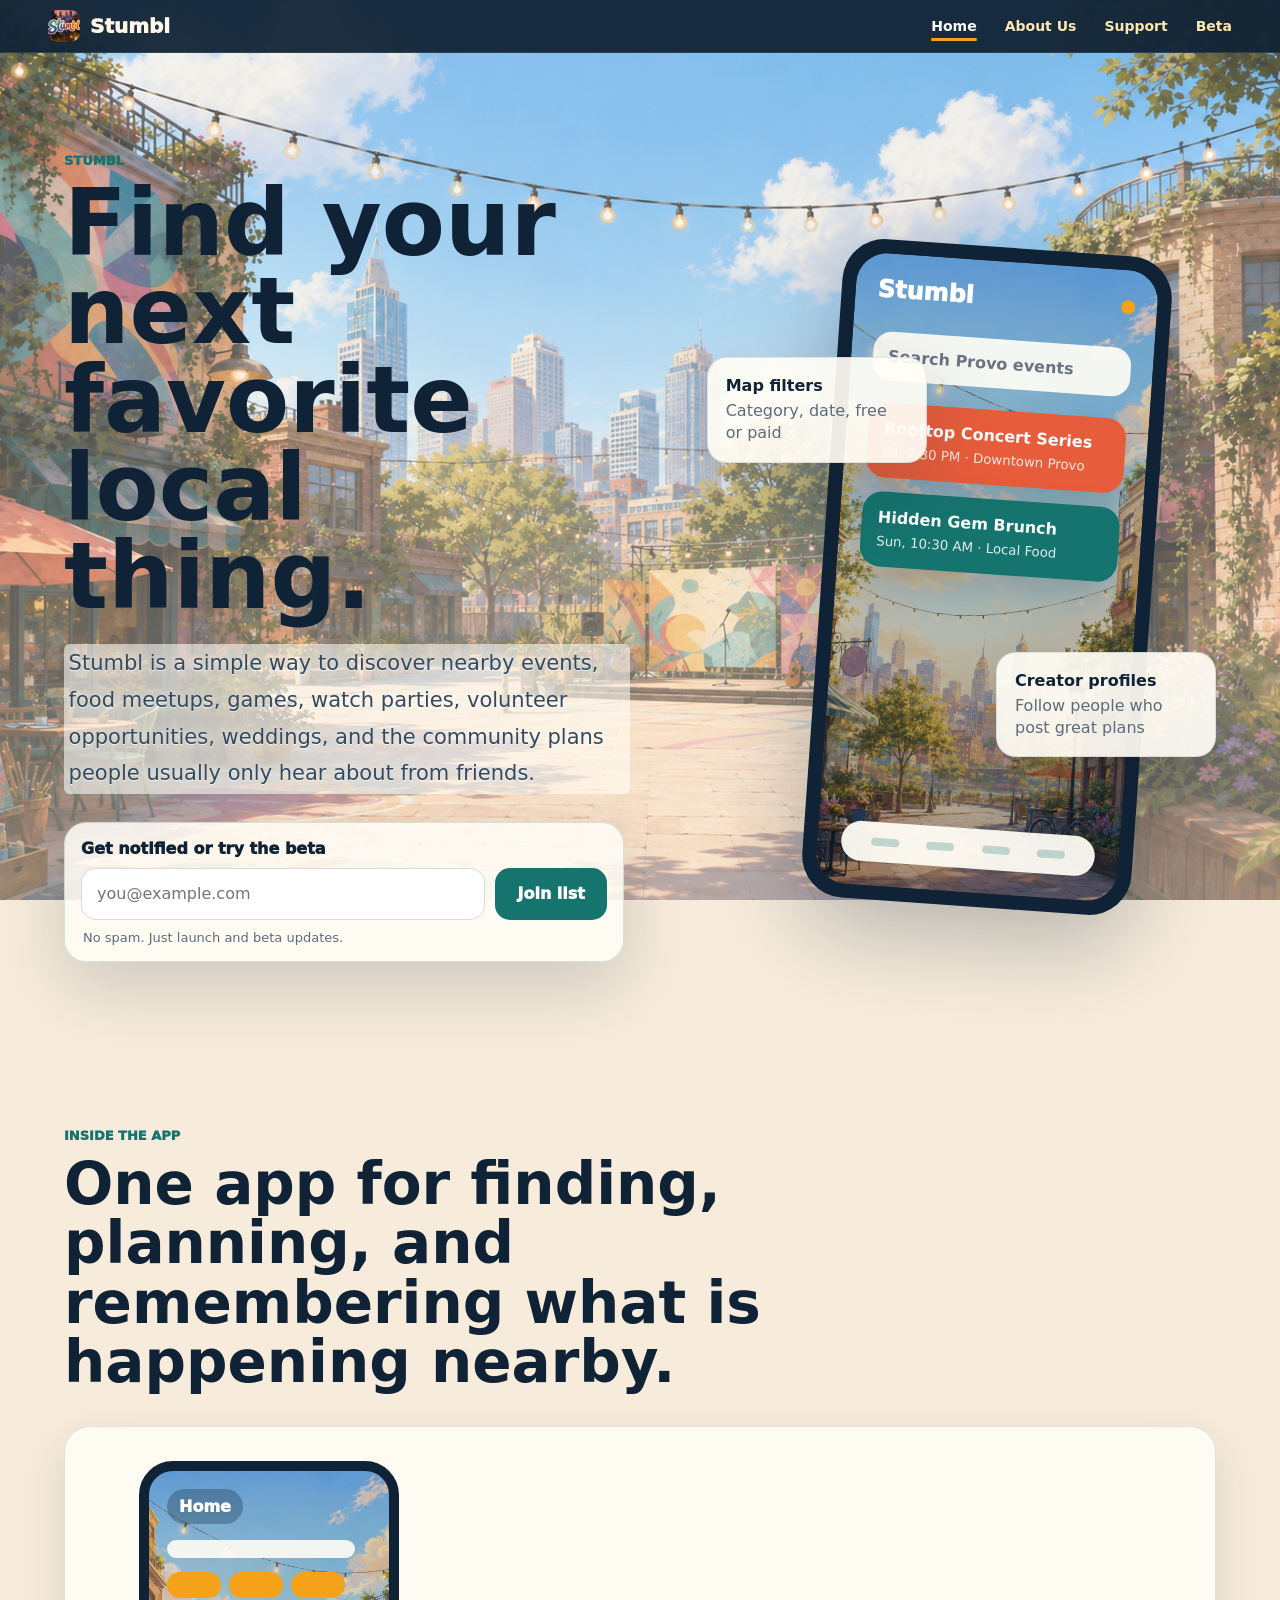
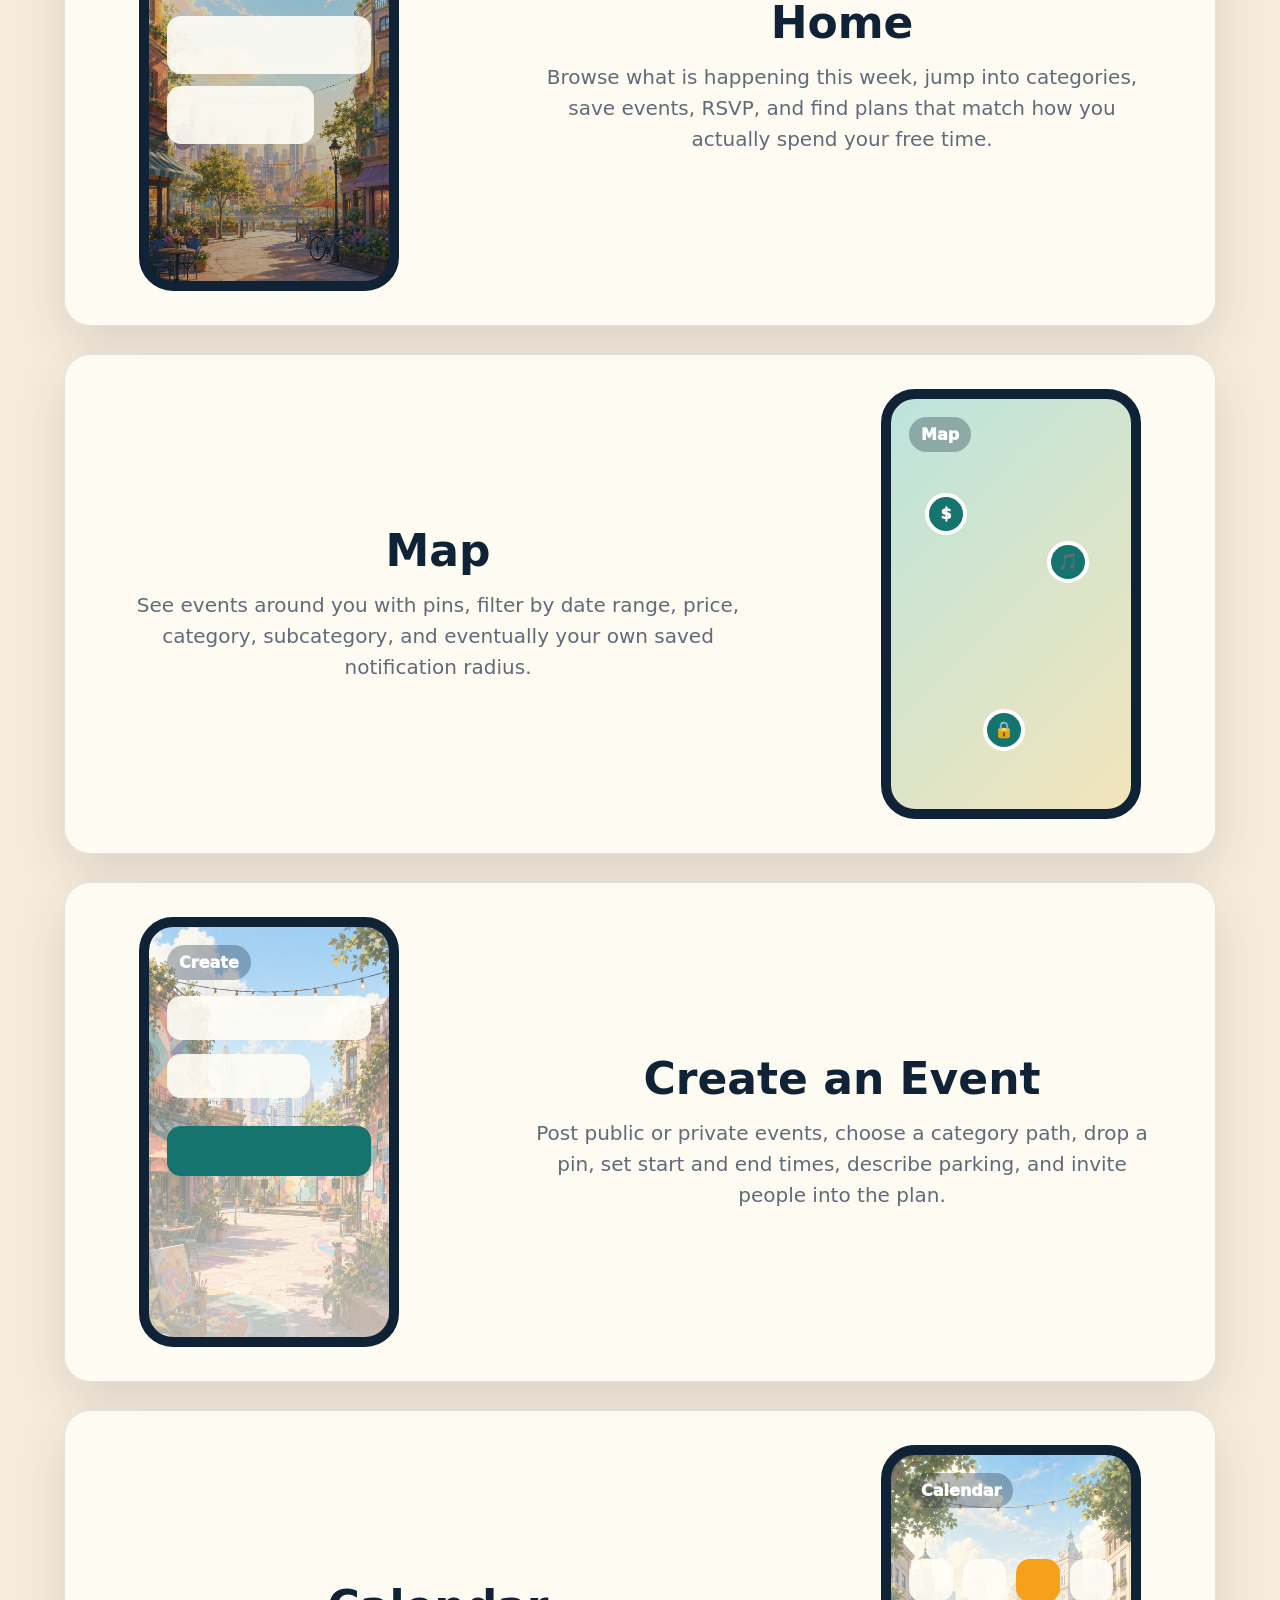
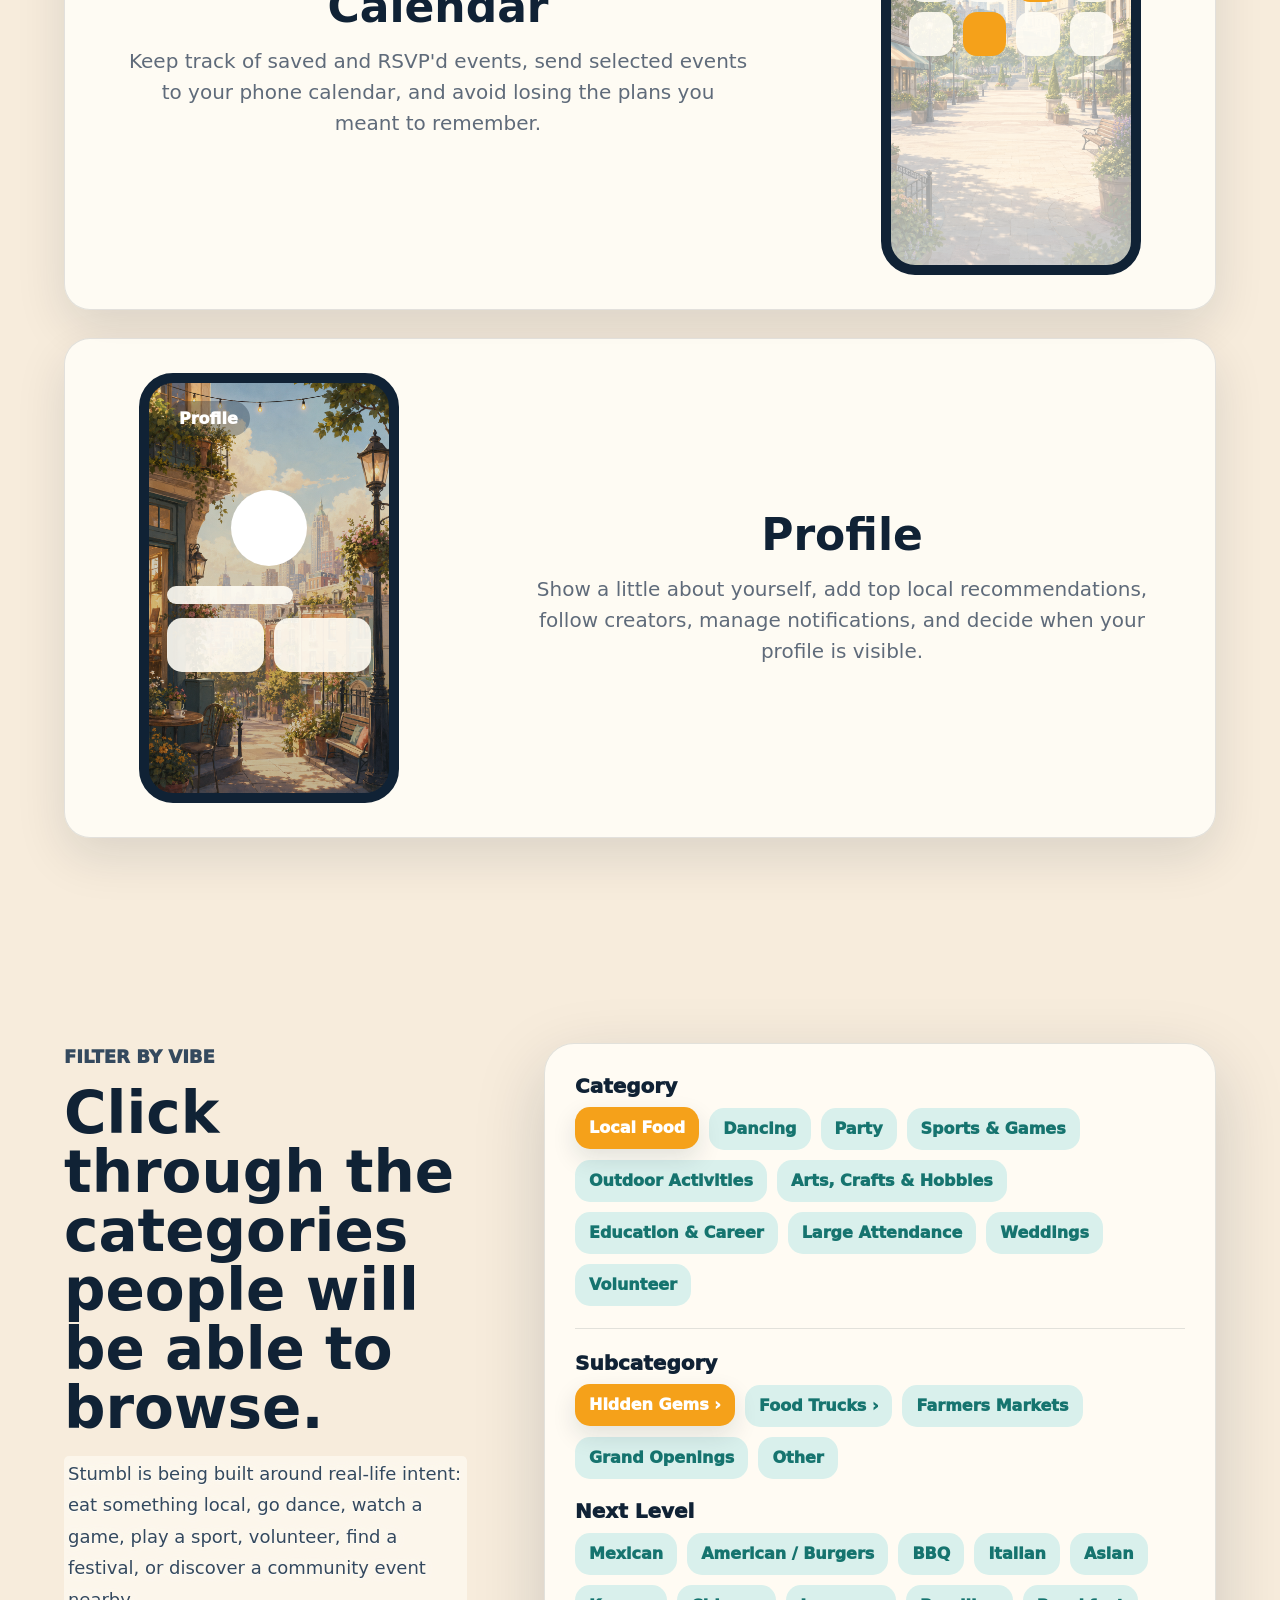
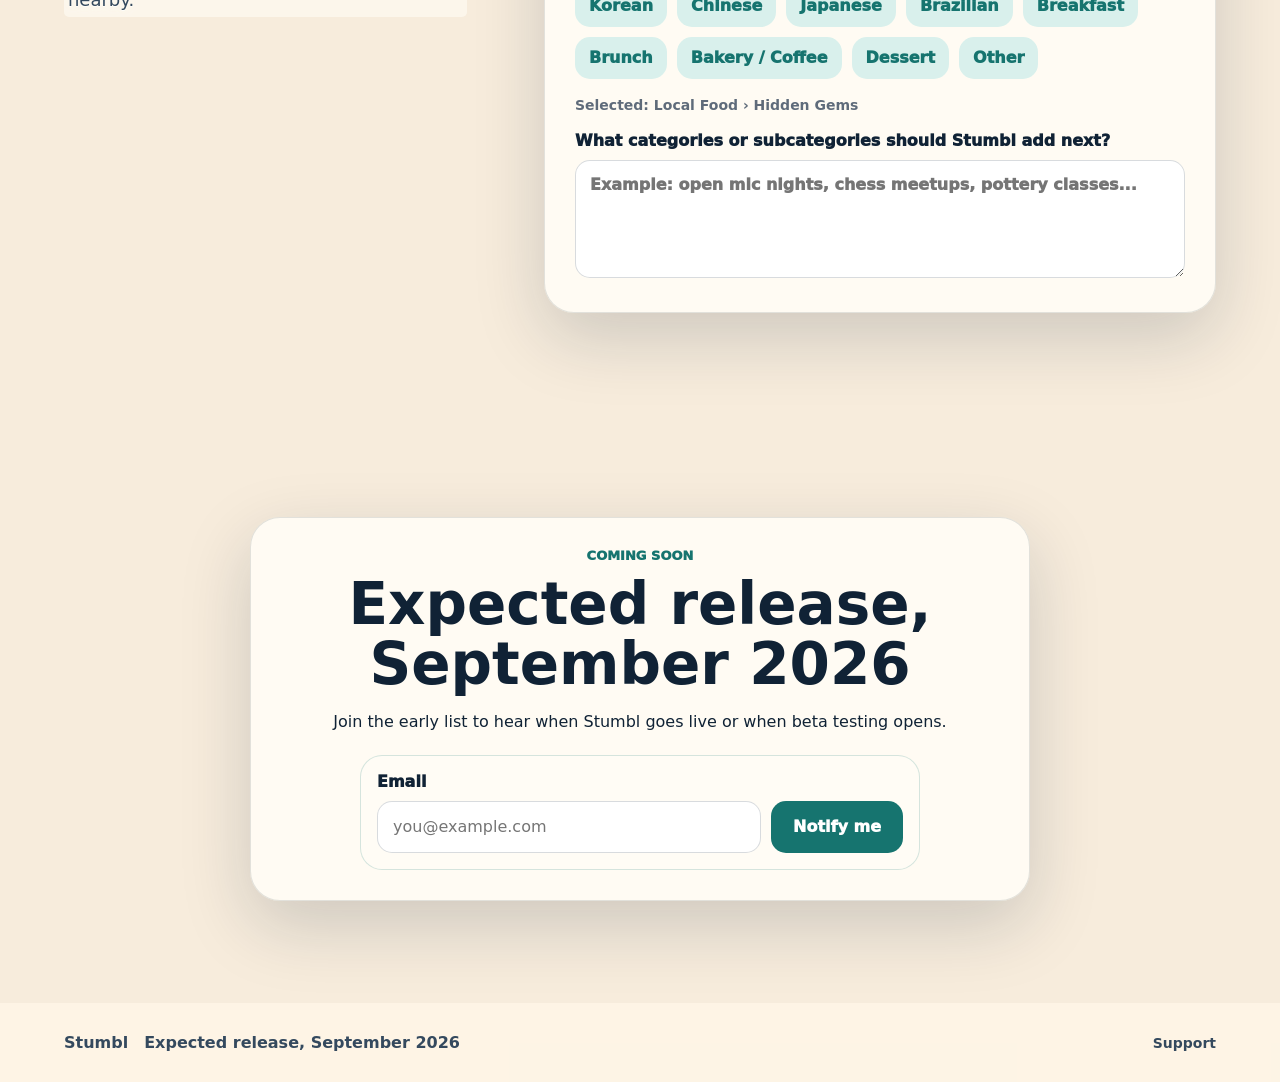
==== index.html @ 40b02923 "Update site navigation and private event share previews" ====
<!doctype html>
<html lang="en">
<head>
  <meta charset="utf-8" />
  <meta name="viewport" content="width=device-width, initial-scale=1" />
  <title>Stumbl | Local events, easier</title>
  <meta name="description" content="Stumbl helps people find local events, meetups, food, games, and community plans around them." />
  <link rel="icon" href="assets/icon.png" />
  <link rel="stylesheet" href="styles.css" />
</head>
<body>
  <header class="site-header">
    <a class="brand" href="#top" aria-label="Stumbl home">
      <img src="assets/icon.png" alt="" />
      <span>Stumbl</span>
    </a>

    <nav aria-label="Main navigation">
      <a href="index.html" data-nav-link="home" aria-current="page">Home</a>
      <a href="about.html">About Us</a>
      <a href="support/">Support</a>
      <a href="#notify" data-nav-link="beta">Beta</a>
    </nav>
  </header>

  <main id="top">
    <section class="hero">
      <div class="hero-copy">
        <p class="eyebrow">Stumbl</p>
        <h1>Find your next favorite local thing.</h1>
        <p class="hero-text">Stumbl is a simple way to discover nearby events, food meetups, games, watch parties, volunteer opportunities, weddings, and the community plans people usually only hear about from friends.</p>
        <form class="signup-form" id="heroSignup">
          <label for="heroEmail">Get notified or try the beta</label>
          <div class="email-row">
            <input id="heroEmail" type="email" placeholder="you@example.com" required />
            <button type="submit">Join list</button>
          </div>
          <p class="form-note" id="heroNote">No spam. Just launch and beta updates.</p>
        </form>
      </div>

      <div class="hero-visual" aria-label="Stumbl app preview">
        <div class="phone phone-main">
          <div class="phone-screen home-screen">
            <div class="app-top">
              <span>Stumbl</span>
              <span class="dot"></span>
            </div>
            <div class="search-pill">Search Provo events</div>
            <div class="event-card warm">
              <strong>Rooftop Concert Series</strong>
              <small>Fri, 7:30 PM · Downtown Provo</small>
            </div>
            <div class="event-card green">
              <strong>Hidden Gem Brunch</strong>
              <small>Sun, 10:30 AM · Local Food</small>
            </div>
            <div class="tab-row"><span></span><span></span><span></span><span></span></div>
          </div>
        </div>

        <div class="floating-card float-one">
          <strong>Map filters</strong>
          <span>Category, date, free or paid</span>
        </div>
        <div class="floating-card float-two">
          <strong>Creator profiles</strong>
          <span>Follow people who post great plans</span>
        </div>
      </div>
    </section>

    <section class="feature-section" id="features">
      <div class="section-heading">
        <p class="eyebrow">Inside the app</p>
        <h2>One app for finding, planning, and remembering what is happening nearby.</h2>
      </div>

      <div class="page-showcase">
        <article class="page-card">
          <div class="mini-phone home-mini">
            <span class="mini-header">Home</span>
            <div class="mini-line wide"></div>
            <div class="mini-chip-row"><span></span><span></span><span></span></div>
            <div class="mini-event"></div>
            <div class="mini-event short"></div>
          </div>
          <div class="page-copy">
            <h3>Home</h3>
            <p>Browse what is happening this week, jump into categories, save events, RSVP, and find plans that match how you actually spend your free time.</p>
          </div>
        </article>

        <article class="page-card">
          <div class="mini-phone map-mini">
            <span class="mini-header">Map</span>
            <div class="map-pin one">$</div>
            <div class="map-pin two">🎵</div>
            <div class="map-pin three">🔒</div>
          </div>
          <div class="page-copy">
            <h3>Map</h3>
            <p>See events around you with pins, filter by date range, price, category, subcategory, and eventually your own saved notification radius.</p>
          </div>
        </article>

        <article class="page-card">
          <div class="mini-phone create-mini">
            <span class="mini-header">Create</span>
            <div class="mini-input"></div>
            <div class="mini-input half"></div>
            <div class="mini-button"></div>
          </div>
          <div class="page-copy">
            <h3>Create an Event</h3>
            <p>Post public or private events, choose a category path, drop a pin, set start and end times, describe parking, and invite people into the plan.</p>
          </div>
        </article>

        <article class="page-card">
          <div class="mini-phone calendar-mini">
            <span class="mini-header">Calendar</span>
            <div class="calendar-grid">
              <span></span><span></span><span class="active"></span><span></span>
              <span></span><span class="active"></span><span></span><span></span>
            </div>
          </div>
          <div class="page-copy">
            <h3>Calendar</h3>
            <p>Keep track of saved and RSVP'd events, send selected events to your phone calendar, and avoid losing the plans you meant to remember.</p>
          </div>
        </article>

        <article class="page-card">
          <div class="mini-phone profile-mini">
            <span class="mini-header">Profile</span>
            <div class="avatar"></div>
            <div class="mini-line"></div>
            <div class="mini-recs"><span></span><span></span></div>
          </div>
          <div class="page-copy">
            <h3>Profile</h3>
            <p>Show a little about yourself, add top local recommendations, follow creators, manage notifications, and decide when your profile is visible.</p>
          </div>
        </article>
      </div>
    </section>

    <section class="category-section" id="categories">
      <div class="category-copy">
        <p class="eyebrow">Filter by vibe</p>
        <h2>Click through the categories people will be able to browse.</h2>
        <p>Stumbl is being built around real-life intent: eat something local, go dance, watch a game, play a sport, volunteer, find a festival, or discover a community event nearby.</p>
      </div>

      <div class="category-panel">
        <div class="category-tabs" id="categoryTabs"></div>
        <div class="category-details">
          <h3 id="categoryTitle">Local Food</h3>
          <div id="subcategoryList" class="subcategory-list"></div>
        </div>
        <label class="suggestion-box" for="categorySuggestion">
          What categories or subcategories should Stumbl add next?
          <textarea id="categorySuggestion" placeholder="Example: open mic nights, chess meetups, pottery classes..."></textarea>
        </label>
      </div>
    </section>

    <section class="beta-section" id="notify">
      <div class="release-card">
        <p class="eyebrow">Coming soon</p>
        <h2>Expected release, September 2026</h2>
        <p>Join the early list to hear when Stumbl goes live or when beta testing opens.</p>
        <form class="signup-form" id="footerSignup">
          <label for="footerEmail">Email</label>
          <div class="email-row">
            <input id="footerEmail" type="email" placeholder="you@example.com" required />
            <button type="submit">Notify me</button>
          </div>
          <p class="form-note" id="footerNote" aria-live="polite"></p>
        </form>
      </div>
    </section>
  </main>

  <footer>
    <div class="footer-copy">
      <span>Stumbl</span>
      <span>Expected release, September 2026</span>
    </div>

    <nav aria-label="Footer links">
      <a href="support/">Support</a>
    </nav>
  </footer>

  <script src="script.js"></script>
</body>
</html>
---- styles.css ----
:root {
  --ink: #102235;
  --muted: #5f6b7a;
  --paper: #fff7e8;
  --paper-strong: #fffdf6;
  --teal: #16746f;
  --teal-soft: #d9f0ec;
  --gold: #f5a11a;
  --rose: #e6547f;
  --blue: #2f80ed;
  --line: rgba(16, 34, 53, 0.12);
  --shadow: 0 24px 70px rgba(16, 34, 53, 0.18);
}

* {
  box-sizing: border-box;
}

html {
  scroll-behavior: smooth;
}

body {
  margin: 0;
  font-family: Inter, ui-sans-serif, system-ui, -apple-system, BlinkMacSystemFont, "Segoe UI", sans-serif;
  color: var(--ink);
  background: #f7ecdc;
}

body::before {
  content: "";
  position: fixed;
  inset: 0;
  z-index: -2;
  background-image:
    linear-gradient(
      180deg,
      rgba(255, 247, 232, 0.08),
      rgba(255, 247, 232, 0.34)
    ),
    url("assets/181C2F4B-1D1E-4964-94B7-0D2818F91464.png");
  background-size: cover;
  background-position: center top;
  background-repeat: no-repeat;
}

body::after {
  content: "";
  position: fixed;
  inset: 0;
  z-index: -1;
  background: rgba(255, 250, 239, 0.18);
  pointer-events: none;
}

a {
  color: inherit;
  text-decoration: none;
}

.site-header {
  position: sticky;
  top: 0;
  z-index: 20;
  display: flex;
  align-items: center;
  justify-content: space-between;
  gap: 24px;
  padding: 10px clamp(18px, 4vw, 48px);
  background: rgba(16, 34, 53, 0.94);
  border-bottom: 1px solid rgba(255, 255, 255, 0.10);
  backdrop-filter: blur(18px);
  color: #fff7e8;
}

.brand {
  display: inline-flex;
  align-items: center;
  gap: 10px;
  font-weight: 950;
  font-size: 20px;
}

.brand img {
  width: 32px;
  height: 32px;
  border-radius: 9px;
}

nav {
  display: flex;
  align-items: center;
  gap: clamp(12px, 3vw, 28px);
  color: #fce7b2;
  font-weight: 800;
  font-size: 14px;
}

.site-header nav a {
  text-decoration: underline;
  text-decoration-color: transparent;
  text-decoration-thickness: 3px;
  text-underline-offset: 7px;
}

.site-header nav a[aria-current="page"] {
  color: #ffffff;
  text-decoration-color: var(--gold);
}

main {
  overflow: hidden;
}

.hero {
  min-height: 92vh;
  display: grid;
  grid-template-columns: minmax(0, 1fr) minmax(320px, 0.9fr);
  align-items: center;
  gap: clamp(28px, 6vw, 80px);
  padding: clamp(48px, 8vw, 100px) clamp(20px, 5vw, 72px) 64px;
}

.hero-copy {
  max-width: 700px;
}

.eyebrow {
  margin: 0 0 12px;
  color: var(--teal);
  font-size: 13px;
  font-weight: 950;
  letter-spacing: 0;
  text-transform: uppercase;
}

h1,
h2,
h3,
p {
  margin-top: 0;
}

h1 {
  font-size: clamp(46px, 8vw, 92px);
  line-height: 0.96;
  margin-bottom: 22px;
  max-width: 820px;
}

h2 {
  font-size: clamp(32px, 5vw, 58px);
  line-height: 1.02;
  margin-bottom: 18px;
}

h3 {
  font-size: 22px;
  margin-bottom: 10px;
}

.hero-text {
  max-width: 630px;
  color: #34495e;
  font-size: clamp(17px, 2vw, 21px);
  line-height: 1.55;
  margin-bottom: 28px;
}

.signup-form {
  width: min(100%, 560px);
  padding: 16px;
  border: 1px solid rgba(22, 116, 111, 0.18);
  border-radius: 22px;
  background: rgba(255, 253, 246, 0.86);
  box-shadow: var(--shadow);
}

.signup-form label {
  display: block;
  font-weight: 950;
  margin-bottom: 10px;
}

.email-row {
  display: flex;
  gap: 10px;
}

input,
textarea,
button {
  font: inherit;
}

input,
textarea {
  width: 100%;
  border: 1px solid rgba(16, 34, 53, 0.16);
  border-radius: 15px;
  background: #ffffff;
  color: var(--ink);
  outline: none;
}

input {
  min-height: 52px;
  padding: 0 15px;
}

textarea {
  min-height: 118px;
  resize: vertical;
  padding: 14px;
  margin-top: 10px;
}

button {
  border: 0;
  border-radius: 15px;
  background: var(--teal);
  color: #ffffff;
  font-weight: 950;
  padding: 0 22px;
  cursor: pointer;
  white-space: nowrap;
}

.form-note {
  color: var(--muted);
  font-size: 13px;
  margin: 10px 2px 0;
}

.form-note:empty {
  display: none;
}

.form-note.is-error {
  color: #a23b32;
}

.hero-visual {
  min-height: 620px;
  position: relative;
}

.phone {
  width: min(82vw, 330px);
  height: 660px;
  border-radius: 42px;
  padding: 14px;
  background: #102235;
  box-shadow: 0 30px 90px rgba(16, 34, 53, 0.28);
}

.phone-main {
  position: absolute;
  right: clamp(10px, 5vw, 80px);
  top: 0;
  transform: rotate(4deg);
}

.phone-screen {
  height: 100%;
  border-radius: 31px;
  padding: 22px;
  overflow: hidden;
  background-size: cover;
  background-position: center;
}

.home-screen {
  background-image:
    linear-gradient(180deg, rgba(16, 34, 53, 0.1), rgba(16, 34, 53, 0.38)),
    url("assets/bg-home-light.png");
}

.app-top {
  display: flex;
  justify-content: space-between;
  color: #ffffff;
  font-weight: 950;
  font-size: 24px;
  margin-bottom: 28px;
}

.dot {
  width: 14px;
  height: 14px;
  border-radius: 50%;
  background: var(--gold);
  margin-top: 8px;
}

.search-pill {
  background: rgba(255, 253, 246, 0.92);
  color: #6b7280;
  border-radius: 18px;
  padding: 15px;
  margin-bottom: 22px;
  font-weight: 800;
}

.event-card {
  border-radius: 20px;
  padding: 16px;
  color: #ffffff;
  margin-bottom: 14px;
  box-shadow: 0 18px 40px rgba(16, 34, 53, 0.18);
}

.event-card strong,
.event-card small {
  display: block;
}

.event-card small {
  opacity: 0.86;
  margin-top: 6px;
  line-height: 1.35;
}

.warm {
  background: #e75d3b;
}

.green {
  background: var(--teal);
}

.tab-row {
  position: absolute;
  left: 38px;
  right: 38px;
  bottom: 38px;
  display: flex;
  justify-content: space-around;
  padding: 16px;
  border-radius: 24px;
  background: rgba(255, 253, 246, 0.94);
}

.tab-row span {
  width: 28px;
  height: 8px;
  border-radius: 99px;
  background: rgba(22, 116, 111, 0.25);
}

.floating-card {
  position: absolute;
  width: 220px;
  padding: 18px;
  border-radius: 20px;
  background: rgba(255, 253, 246, 0.92);
  box-shadow: var(--shadow);
  border: 1px solid rgba(16, 34, 53, 0.1);
}

.floating-card strong,
.floating-card span {
  display: block;
}

.floating-card span {
  color: var(--muted);
  margin-top: 5px;
  line-height: 1.35;
}

.float-one {
  left: 0;
  top: 110px;
}

.float-two {
  right: 0;
  bottom: 110px;
}

.feature-section,
.category-section,
.beta-section {
  padding: clamp(56px, 8vw, 104px) clamp(20px, 5vw, 72px);
}

.section-heading {
  max-width: 900px;
  margin-bottom: 34px;
}

.page-showcase {
  display: grid;
  gap: 28px;
}

.page-card {
  display: grid;
  grid-template-columns: minmax(220px, 340px) minmax(0, 1fr);
  align-items: center;
  gap: clamp(22px, 5vw, 64px);
  border-radius: 26px;
  background: rgba(255, 253, 246, 0.88);
  border: 1px solid var(--line);
  padding: clamp(18px, 4vw, 34px);
  box-shadow: 0 18px 50px rgba(16, 34, 53, 0.12);
}

.page-card:nth-child(even) {
  grid-template-columns: minmax(0, 1fr) minmax(220px, 340px);
}

.page-card:nth-child(even) .mini-phone {
  order: 2;
}

.page-copy {
  max-width: 620px;
  width: 100%;
  justify-self: center;
  text-align: center;
}

.page-copy h3 {
  font-size: clamp(28px, 4vw, 44px);
  margin-bottom: 14px;
}

.page-copy p {
  color: var(--muted);
  font-size: clamp(17px, 2vw, 20px);
  line-height: 1.55;
  margin-bottom: 0;
}

.mini-phone {
  height: 430px;
  width: min(100%, 260px);
  border: 10px solid #102235;
  border-radius: 34px;
  margin: 0 auto;
  padding: 18px;
  overflow: hidden;
  background-size: cover;
  background-position: center;
}

.home-mini {
  background-image:
    linear-gradient(rgba(16, 34, 53, 0.1), rgba(16, 34, 53, 0.32)),
    url("assets/bg-home-light.png");
}

.map-mini {
  background: linear-gradient(135deg, #bce4dc, #f3e4bb);
  position: relative;
}

.create-mini {
  background-image:
    linear-gradient(rgba(255, 253, 246, 0.35), rgba(255, 253, 246, 0.7)),
    url("assets/bg-create-light.png");
}

.calendar-mini {
  background-image:
    linear-gradient(rgba(255, 253, 246, 0.25), rgba(255, 253, 246, 0.7)),
    url("assets/bg-calendar-light.png");
}

.profile-mini {
  background-image:
    linear-gradient(rgba(16, 34, 53, 0.1), rgba(16, 34, 53, 0.25)),
    url("assets/bg-profile-light.png");
}

.mini-header {
  display: inline-block;
  color: #ffffff;
  font-weight: 950;
  background: rgba(16, 34, 53, 0.3);
  border-radius: 99px;
  padding: 8px 12px;
  margin-bottom: 16px;
}

.mini-line,
.mini-input,
.mini-button,
.mini-event {
  border-radius: 14px;
  background: rgba(255, 253, 246, 0.9);
}

.mini-line {
  height: 18px;
  width: 62%;
  margin-bottom: 14px;
}

.mini-line.wide {
  width: 92%;
}

.mini-chip-row {
  display: flex;
  gap: 8px;
  margin-bottom: 18px;
}

.mini-chip-row span {
  width: 54px;
  height: 26px;
  border-radius: 99px;
  background: var(--gold);
}

.mini-event {
  height: 58px;
  margin-bottom: 12px;
}

.mini-event.short {
  width: 72%;
}

.map-pin {
  position: absolute;
  width: 42px;
  height: 42px;
  border-radius: 50%;
  display: grid;
  place-items: center;
  background: var(--teal);
  color: white;
  border: 4px solid white;
  font-weight: 950;
}

.map-pin.one {
  left: 34px;
  top: 94px;
}

.map-pin.two {
  right: 42px;
  top: 142px;
}

.map-pin.three {
  left: 92px;
  bottom: 58px;
}

.mini-input {
  height: 44px;
  margin-bottom: 14px;
}

.mini-input.half {
  width: 70%;
}

.mini-button {
  height: 50px;
  background: var(--teal);
  margin-top: 28px;
}

.calendar-grid {
  display: grid;
  grid-template-columns: repeat(4, 1fr);
  gap: 10px;
  margin-top: 35px;
}

.calendar-grid span {
  aspect-ratio: 1;
  border-radius: 14px;
  background: rgba(255, 253, 246, 0.9);
}

.calendar-grid .active {
  background: var(--gold);
}

.avatar {
  width: 76px;
  height: 76px;
  border-radius: 50%;
  background: #ffffff;
  margin: 38px auto 20px;
}

.mini-recs {
  display: flex;
  gap: 10px;
}

.mini-recs span {
  flex: 1;
  height: 54px;
  border-radius: 15px;
  background: rgba(255, 253, 246, 0.9);
}

.category-section {
  display: grid;
  grid-template-columns: minmax(0, 0.75fr) minmax(340px, 1.25fr);
  gap: clamp(28px, 6vw, 78px);
  align-items: start;
}

.category-copy p {
  color: #34495e;
  line-height: 1.6;
  font-size: 18px;
}

.category-panel,
.release-card {
  border-radius: 30px;
  background: rgba(255, 253, 246, 0.9);
  border: 1px solid var(--line);
  box-shadow: var(--shadow);
  padding: clamp(18px, 4vw, 30px);
}

.category-panel::before {
  content: "Category";
  display: block;
  margin: 0 0 10px;
  color: var(--ink);
  font-size: 20px;
  font-weight: 950;
}

.category-tabs {
  display: flex;
  gap: 10px;
  flex-wrap: wrap;
  margin-bottom: 22px;
  padding-bottom: 22px;
  border-bottom: 1px solid var(--line);
}

.category-tabs button,
.category-tab-row button {
  min-height: 42px;
  border: 0;
  border-radius: 15px;
  background: var(--teal-soft);
  color: var(--teal);
  padding: 0 14px;
  font: inherit;
  font-weight: 950;
  cursor: pointer;
  white-space: nowrap;
  transition:
    transform 0.15s ease,
    background 0.15s ease,
    color 0.15s ease,
    box-shadow 0.15s ease;
}

.category-tabs button:hover,
.category-tabs button.active,
.category-tab-row button:hover,
.category-tab-row button.active {
  transform: translateY(-1px);
  background: var(--gold);
  color: #ffffff;
  box-shadow: 0 10px 24px rgba(16, 34, 53, 0.12);
}

.category-details {
  padding: 0;
  border-radius: 0;
  background: transparent;
  border: none;
  margin-bottom: 18px;
}

.category-details h3 {
  display: none;
}

.subcategory-list {
  display: block;
}

.category-tab-section {
  margin-top: 20px;
}

.category-tab-section:first-child {
  margin-top: 0;
}

.category-tab-label {
  margin: 0 0 10px;
  color: var(--ink);
  font-size: 20px;
  font-weight: 950;
}

.category-tab-row {
  display: flex;
  flex-wrap: wrap;
  gap: 10px;
}

.category-tab-row button.has-children::after {
  content: "  ›";
  font-weight: 950;
}

.selected-category-note {
  margin: 18px 0 0;
  color: var(--muted);
  font-size: 14px;
  font-weight: 850;
}

.suggestion-box {
  display: block;
  font-weight: 950;
}

.beta-section {
  display: grid;
  place-items: center;
}

.release-card {
  max-width: 780px;
  text-align: center;
}

.release-card .signup-form {
  margin: 24px auto 0;
  text-align: left;
  box-shadow: none;
}

footer {
  display: flex;
  justify-content: space-between;
  gap: 16px;
  padding: 30px clamp(20px, 5vw, 72px);
  color: #34495e;
  font-weight: 900;
  background: rgba(255, 247, 232, 0.8);
}

@media (max-width: 1120px) {
  .page-card,
  .page-card:nth-child(even) {
    grid-template-columns: minmax(210px, 280px) minmax(0, 1fr);
  }

  .page-card:nth-child(even) .mini-phone {
    order: 0;
  }
}

@media (max-width: 860px) {
  .site-header {
    position: relative;
    align-items: center;
    flex-direction: row;
  }

  .hero,
  .category-section {
    grid-template-columns: 1fr;
  }

  .page-card,
  .page-card:nth-child(even) {
    grid-template-columns: 1fr;
    text-align: left;
  }

  .page-card:nth-child(even) .mini-phone {
    order: 0;
  }

  .hero-visual {
    min-height: 560px;
  }

  .phone-main {
    left: 50%;
    right: auto;
    transform: translateX(-50%) rotate(3deg);
  }

  .float-one,
  .float-two {
    display: none;
  }
}

@media (max-width: 620px) {
  nav {
    width: 100%;
    justify-content: space-between;
  }

  .email-row {
    flex-direction: column;
  }

  button {
    min-height: 52px;
  }

  .page-showcase {
    grid-template-columns: 1fr;
  }

  .phone {
    width: min(82vw, 300px);
    height: 600px;
  }

  footer {
    flex-direction: column;
  }
}

.hero-text,
.category-copy p:not(.eyebrow),
.about-copy p,
.story-copy p,
.about-section p {
  display: inline;
  background: rgba(255, 253, 246, 0.58);
  box-decoration-break: clone;
  -webkit-box-decoration-break: clone;
  padding: 0.08em 0.22em;
  border-radius: 0.28em;
  line-height: 1.75;
  text-shadow:
    0 1px 0 rgba(255, 255, 255, 0.7),
    0 0 12px rgba(255, 253, 246, 0.85);
}

.hero-text {
  display: inline-block;
  margin-bottom: 28px;
}

.category-copy p:not(.eyebrow) {
  display: inline-block;
}

.about-copy p,
.story-copy p,
.about-section p {
  display: inline-block;
  margin-bottom: 1.25rem;
}

a:focus-visible,
button:focus-visible,
input:focus-visible,
textarea:focus-visible {
  outline: 3px solid var(--gold);
  outline-offset: 3px;
}

.footer-copy {
  display: flex;
  gap: 16px;
  flex-wrap: wrap;
}

footer nav {
  color: #34495e;
}

.support-hero {
  min-height: 72vh;
  display: grid;
  grid-template-columns: minmax(0, 1fr) minmax(320px, 520px);
  align-items: center;
  gap: clamp(28px, 6vw, 78px);
  padding: clamp(56px, 8vw, 112px) clamp(20px, 5vw, 72px) clamp(44px, 7vw, 84px);
}

.support-hero-copy {
  max-width: 760px;
}

.support-card {
  border-radius: 30px;
  background: rgba(255, 253, 246, 0.92);
  border: 1px solid var(--line);
  box-shadow: var(--shadow);
  padding: clamp(22px, 4vw, 34px);
}

.support-card h2 {
  font-size: clamp(30px, 4vw, 48px);
}

.support-card p {
  color: #34495e;
  font-size: 18px;
  line-height: 1.6;
}

.support-email {
  display: inline-flex;
  margin: 6px 0 18px;
  color: var(--teal);
  font-weight: 950;
  text-decoration: underline;
  text-underline-offset: 4px;
}

.response-note {
  font-weight: 850;
}

.support-button {
  display: inline-flex;
  align-items: center;
  justify-content: center;
  min-height: 52px;
  border-radius: 15px;
  background: var(--teal);
  color: #ffffff;
  font-weight: 950;
  padding: 0 22px;
  box-shadow: 0 16px 36px rgba(22, 116, 111, 0.22);
}

.secondary-button {
  background: var(--ink);
}

.faq-section,
.partnership-section {
  padding: clamp(48px, 7vw, 96px) clamp(20px, 5vw, 72px);
}

.faq-list {
  display: grid;
  gap: 14px;
  max-width: 980px;
}

.faq-item {
  border-radius: 22px;
  background: rgba(255, 253, 246, 0.92);
  border: 1px solid var(--line);
  box-shadow: 0 14px 36px rgba(16, 34, 53, 0.09);
  overflow: hidden;
}

.faq-question {
  width: 100%;
  min-height: 66px;
  display: flex;
  align-items: center;
  justify-content: space-between;
  gap: 18px;
  border-radius: 0;
  background: transparent;
  color: var(--ink);
  text-align: left;
  padding: 18px 22px;
}

.faq-question span:first-child {
  white-space: normal;
}

.faq-icon {
  flex: 0 0 auto;
  width: 32px;
  height: 32px;
  display: grid;
  place-items: center;
  border-radius: 50%;
  background: var(--teal-soft);
  color: var(--teal);
}

.faq-answer {
  padding: 0 22px 22px;
}

.faq-answer p {
  max-width: 820px;
  color: #34495e;
  line-height: 1.65;
  margin: 0;
}

.faq-answer a {
  color: var(--teal);
  font-weight: 900;
  text-decoration: underline;
  text-underline-offset: 3px;
}

.partnership-card {
  max-width: 860px;
}

.legal-note {
  padding: 0 clamp(20px, 5vw, 72px) clamp(48px, 7vw, 96px);
  color: var(--muted);
  font-size: 14px;
  font-weight: 850;
}

@media (max-width: 860px) {
  .support-hero {
    grid-template-columns: 1fr;
  }
}

@media (max-width: 620px) {
  .site-header {
    flex-wrap: wrap;
  }

  .site-header nav {
    width: 100%;
    justify-content: flex-start;
    flex-wrap: wrap;
  }

  .support-card,
  .faq-question,
  .faq-answer {
    padding-left: 18px;
    padding-right: 18px;
  }

  .support-button {
    width: 100%;
  }
}
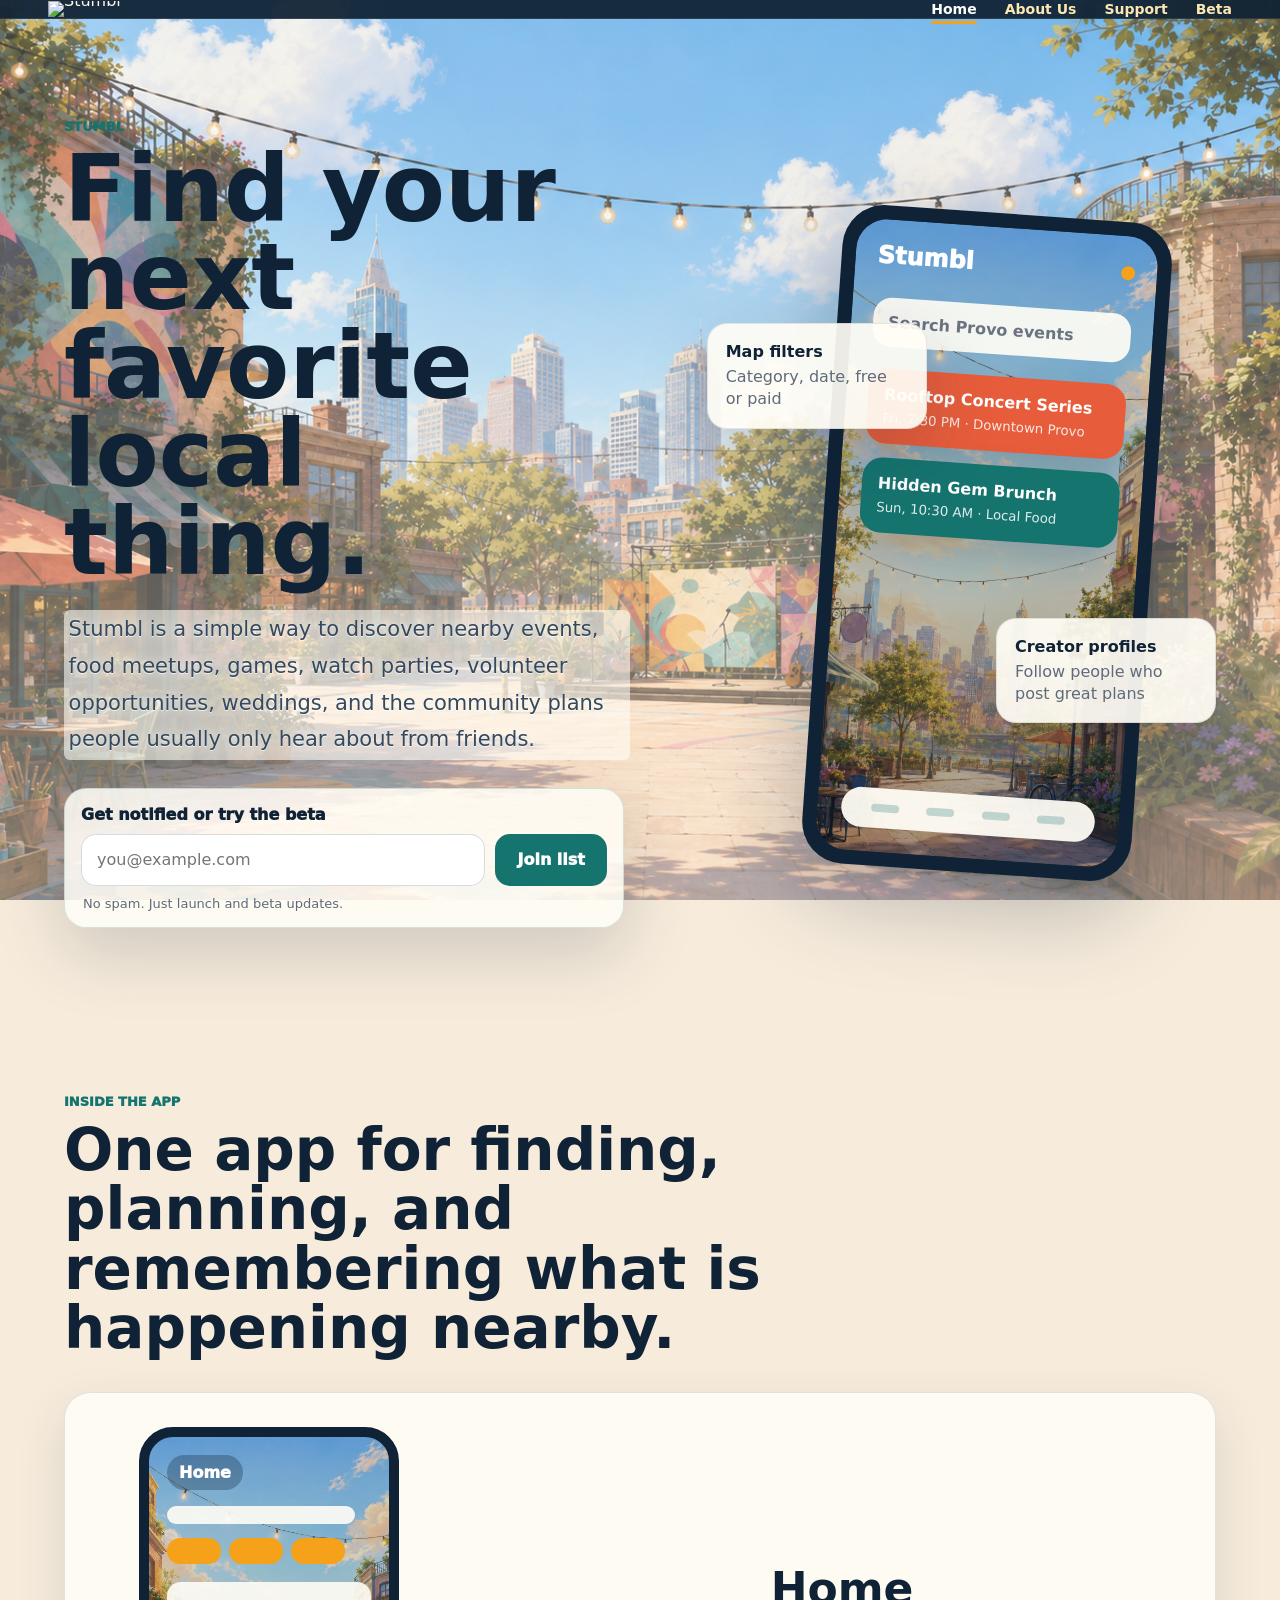
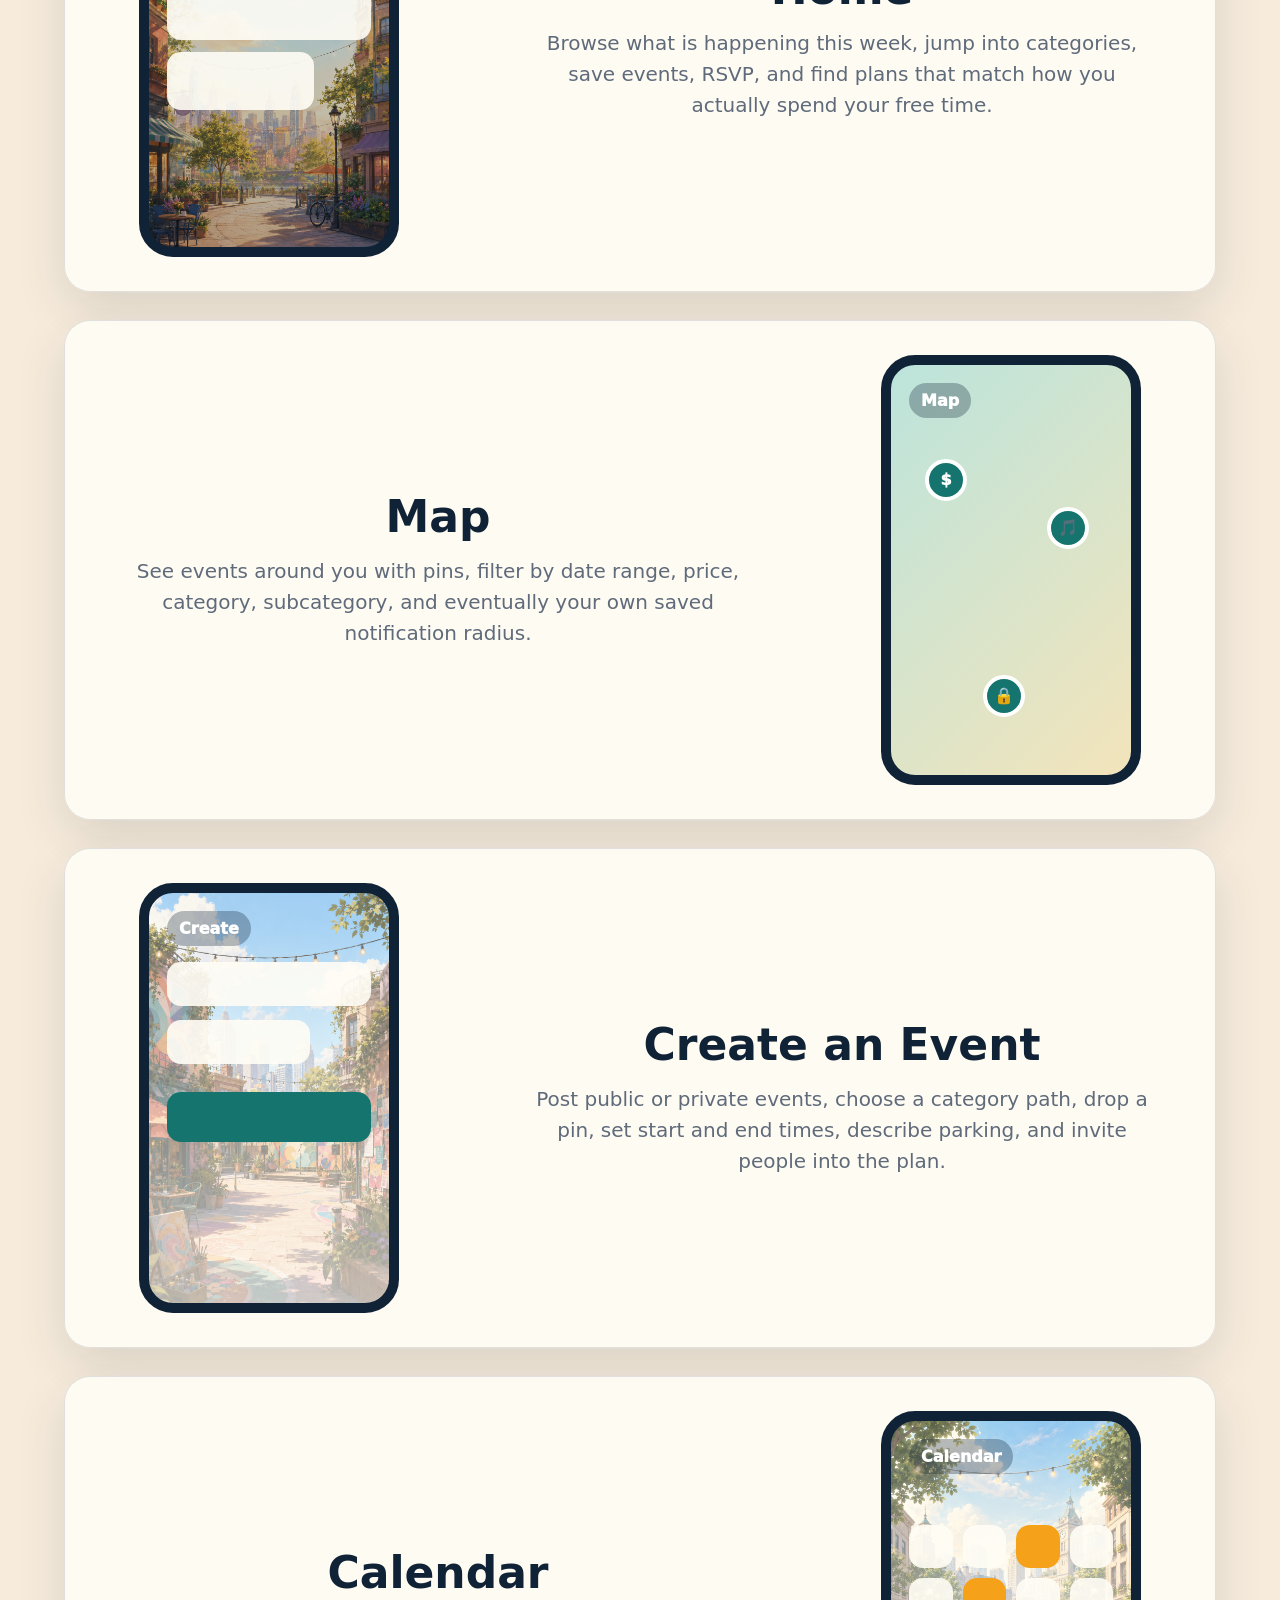
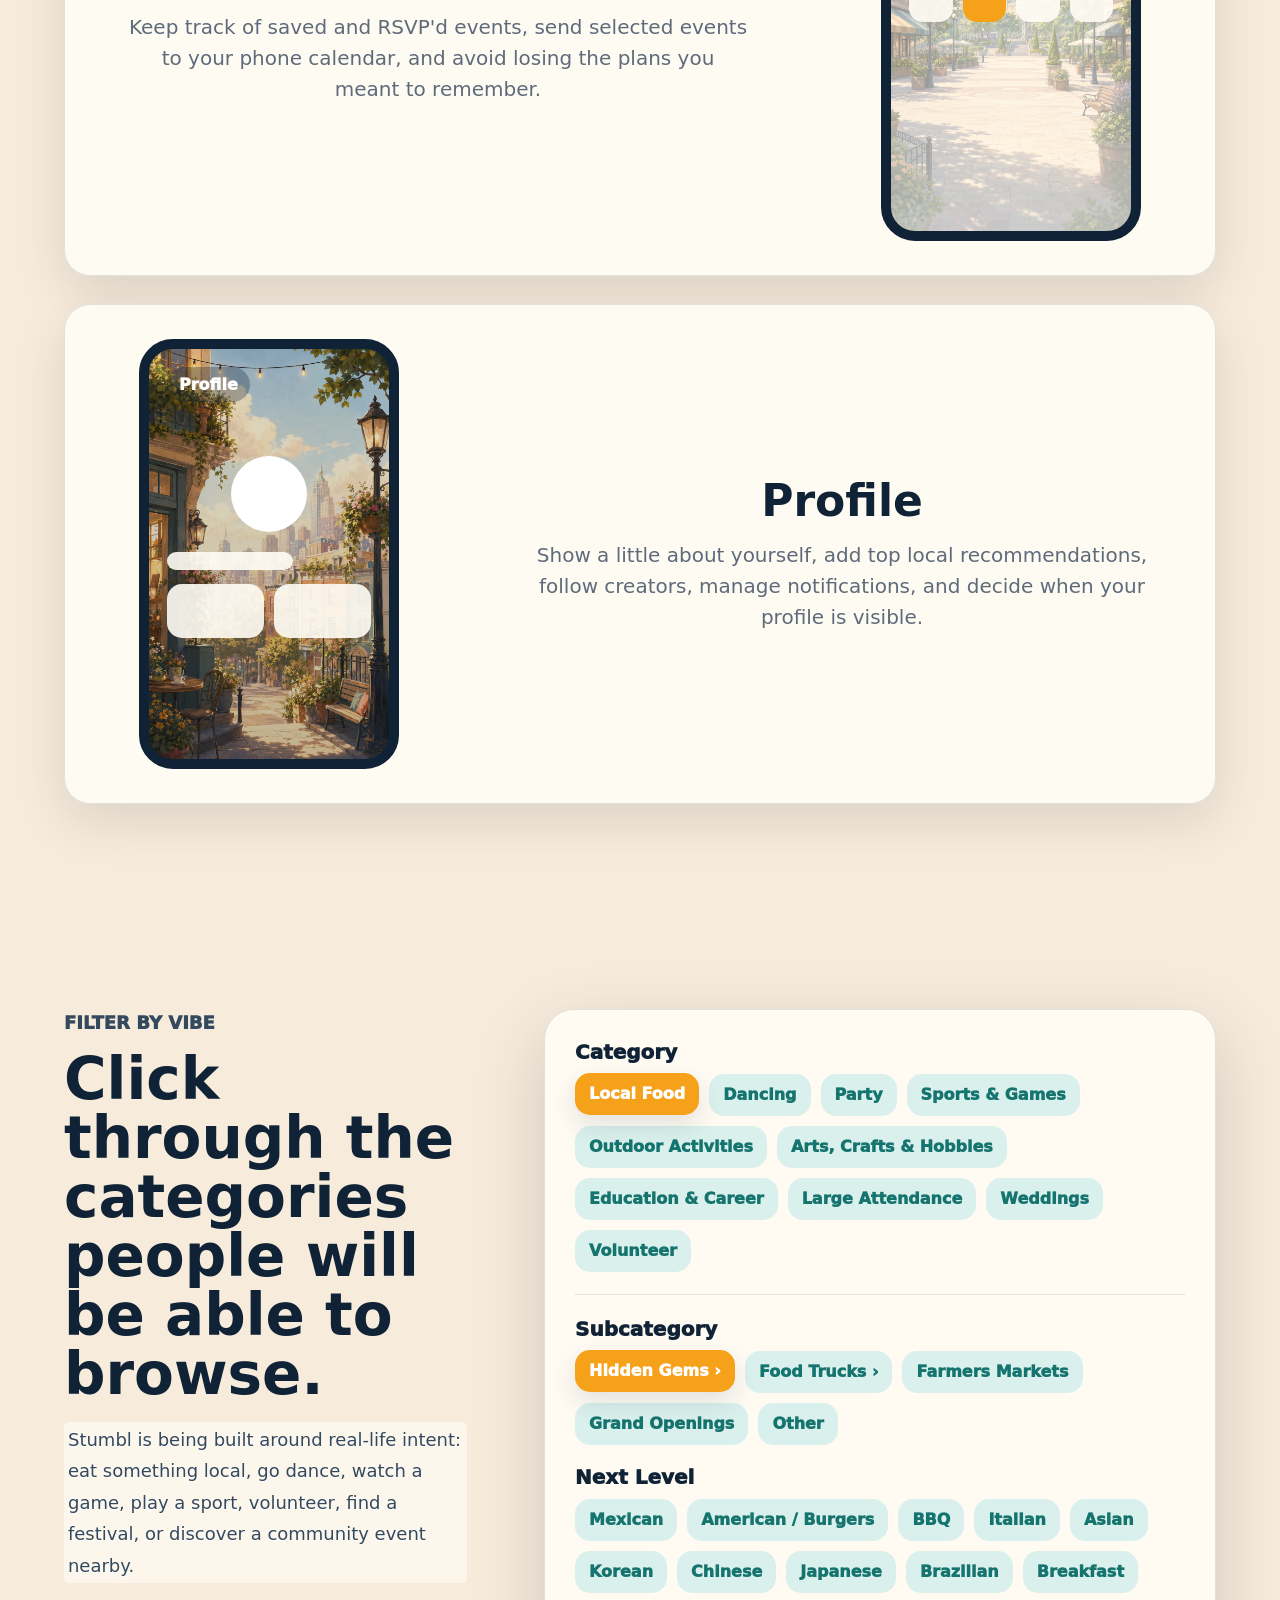
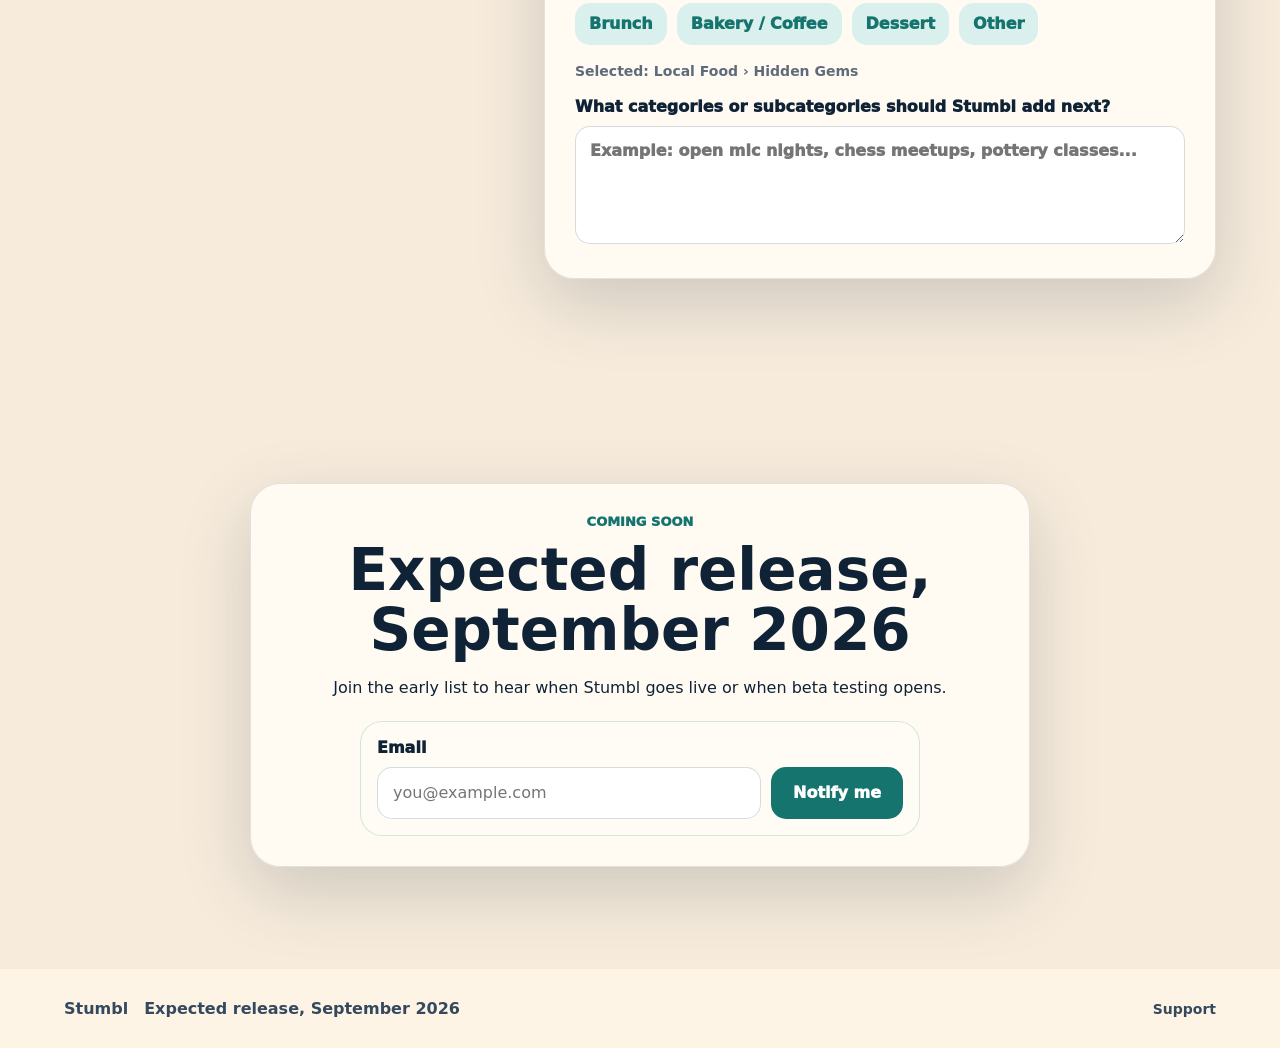
==== commit 03ce49d4: "Use wordmark in shared navigation" ====
--- a/index.html
+++ b/index.html
@@ -11,8 +11,7 @@
 <body>
   <header class="site-header">
     <a class="brand" href="#top" aria-label="Stumbl home">
-      <img src="assets/icon.png" alt="" />
-      <span>Stumbl</span>
+      <img src="https://ndfwnylpwrutbvhheesl.supabase.co/storage/v1/object/public/email-assets/stumbl-email-logo.png" alt="Stumbl" />
     </a>
 
     <nav aria-label="Main navigation">
--- a/styles.css
+++ b/styles.css
@@ -66,7 +66,7 @@
   align-items: center;
   justify-content: space-between;
   gap: 24px;
-  padding: 10px clamp(18px, 4vw, 48px);
+  padding: 1px clamp(18px, 4vw, 48px);
   background: rgba(16, 34, 53, 0.94);
   border-bottom: 1px solid rgba(255, 255, 255, 0.10);
   backdrop-filter: blur(18px);
@@ -76,15 +76,15 @@
 .brand {
   display: inline-flex;
   align-items: center;
-  gap: 10px;
-  font-weight: 950;
-  font-size: 20px;
+  flex: 0 0 auto;
+  line-height: 0;
 }
 
 .brand img {
-  width: 32px;
-  height: 32px;
-  border-radius: 9px;
+  width: clamp(100px, 30vw, 120px);
+  max-width: 100%;
+  height: auto;
+  object-fit: contain;
 }
 
 nav {
@@ -106,6 +106,10 @@
 .site-header nav a[aria-current="page"] {
   color: #ffffff;
   text-decoration-color: var(--gold);
+}
+
+@media (min-width: 621px) {
+  .brand img { width: clamp(120px, 8vw, 130px); }
 }
 
 main {
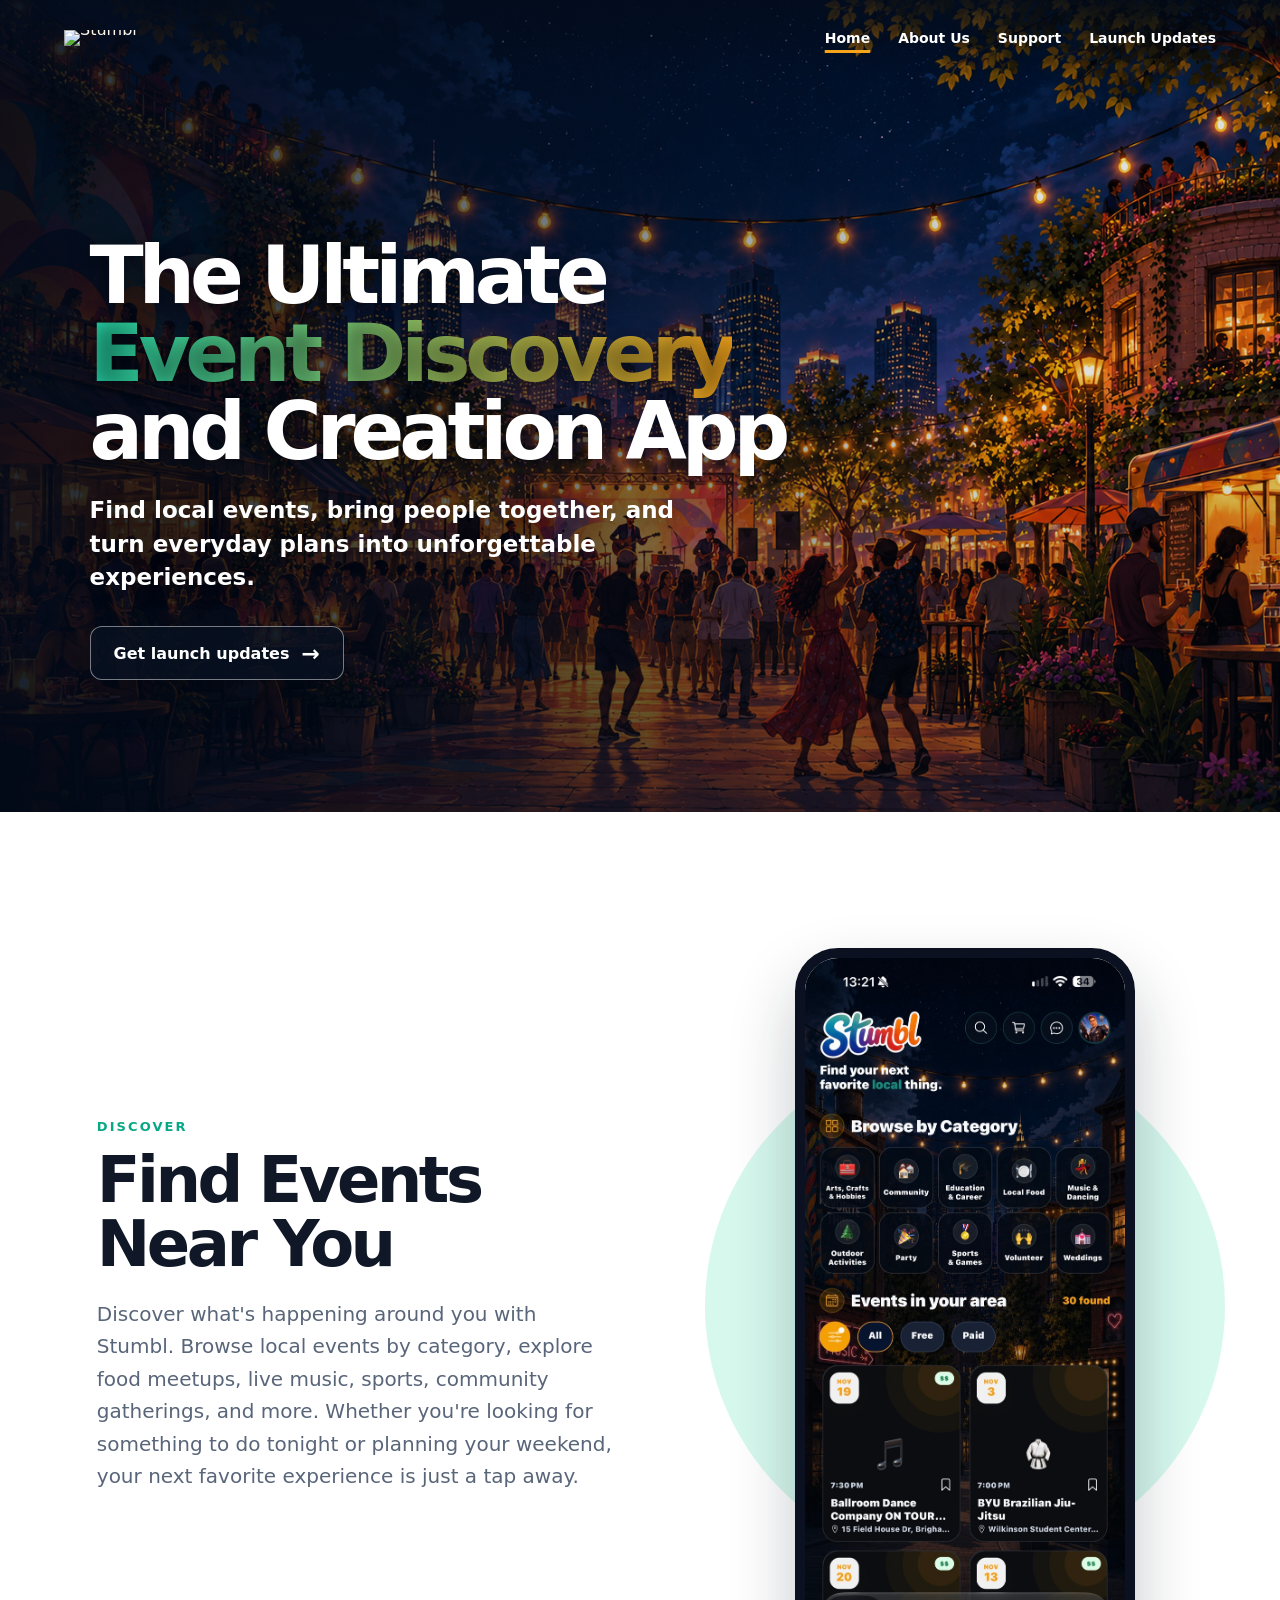
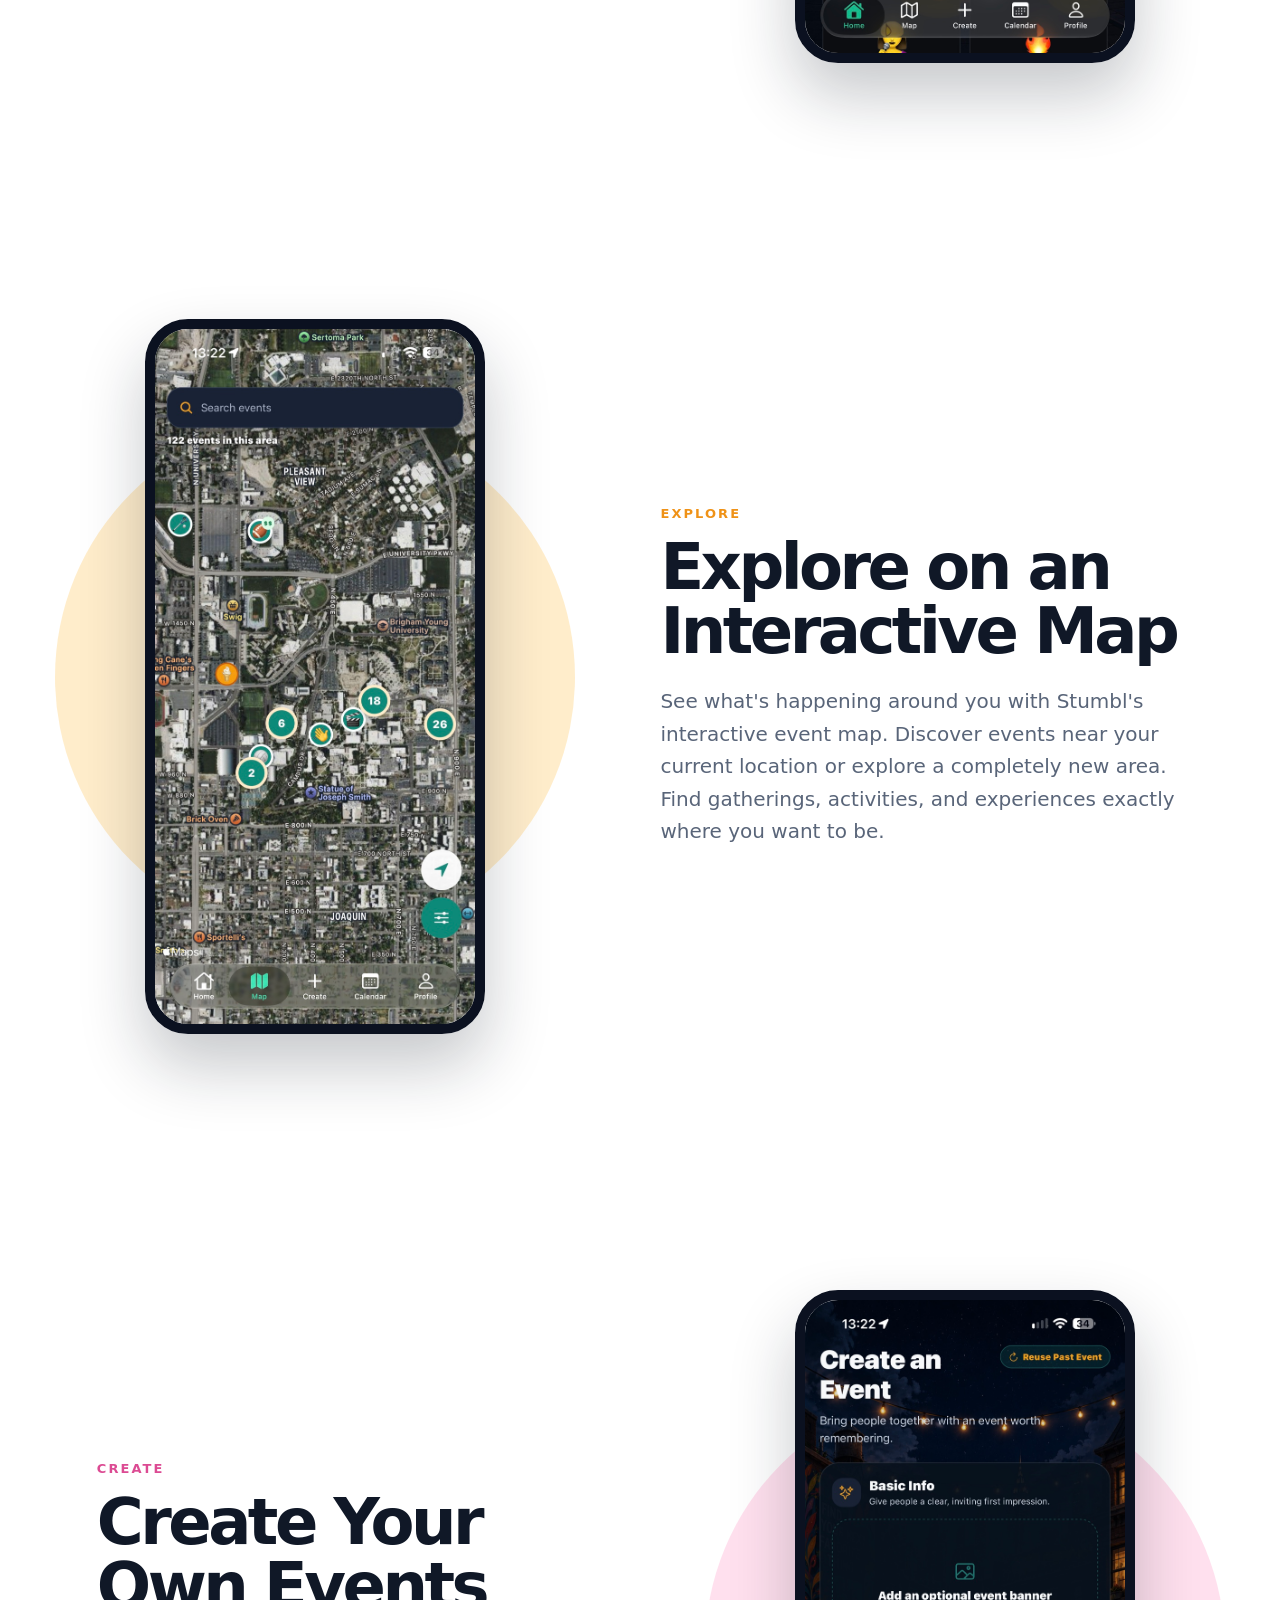
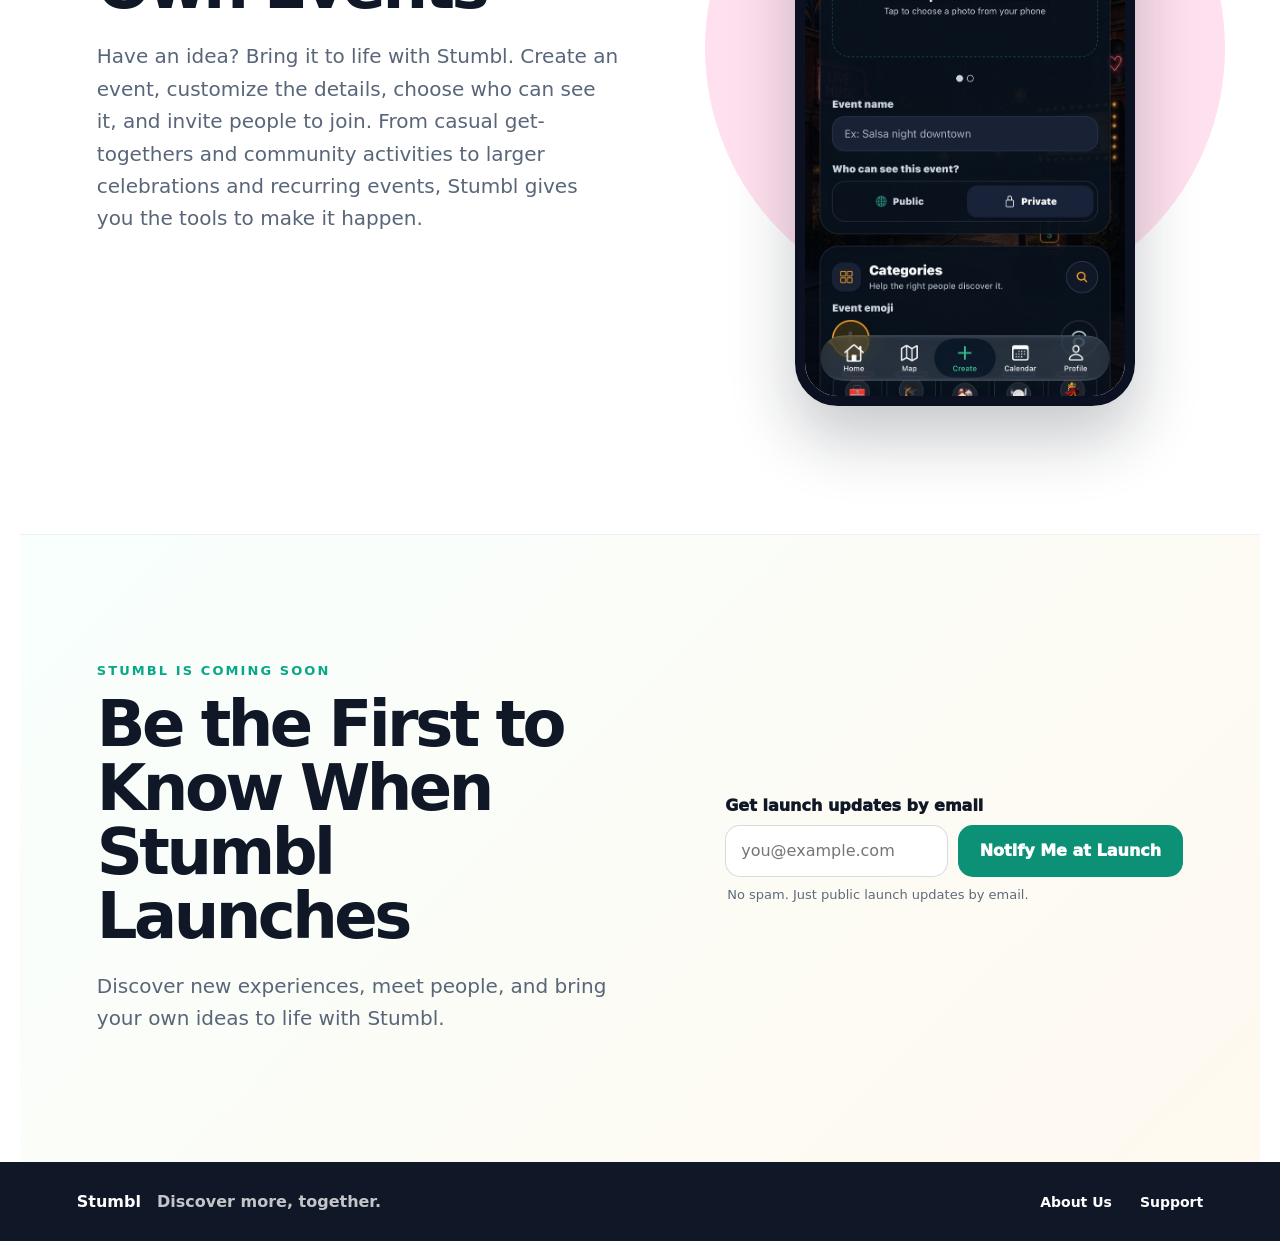
==== commit 68df7dc8: "Redesign Stumbl website for November launch" ====
--- a/index.html
+++ b/index.html
@@ -3,196 +3,94 @@
 <head>
   <meta charset="utf-8" />
   <meta name="viewport" content="width=device-width, initial-scale=1" />
-  <title>Stumbl | Local events, easier</title>
-  <meta name="description" content="Stumbl helps people find local events, meetups, food, games, and community plans around them." />
-  <link rel="icon" href="assets/icon.png" />
+  <title>Stumbl | Discover and create local events</title>
+  <meta name="description" content="Discover local events, bring people together, and create unforgettable experiences with Stumbl." />
+  <link rel="icon" type="image/png" sizes="32x32" href="/assets/favicon-32.png?v=20261018" />
+  <link rel="icon" type="image/png" sizes="16x16" href="/assets/favicon-16.png?v=20261018" />
+  <link rel="shortcut icon" href="/favicon.ico?v=20261018" />
+  <link rel="apple-touch-icon" sizes="180x180" href="/assets/apple-touch-icon.png?v=20261018" />
+  <link rel="manifest" href="/site.webmanifest?v=20261018" />
   <link rel="stylesheet" href="styles.css" />
 </head>
-<body>
-  <header class="site-header">
+<body class="landing-page">
+  <header class="site-header landing-header">
     <a class="brand" href="#top" aria-label="Stumbl home">
       <img src="https://ndfwnylpwrutbvhheesl.supabase.co/storage/v1/object/public/email-assets/stumbl-email-logo.png" alt="Stumbl" />
     </a>
-
     <nav aria-label="Main navigation">
       <a href="index.html" data-nav-link="home" aria-current="page">Home</a>
       <a href="about.html">About Us</a>
       <a href="support/">Support</a>
-      <a href="#notify" data-nav-link="beta">Beta</a>
+      <a href="#notify" data-nav-link="launch">Launch Updates</a>
     </nav>
   </header>
 
   <main id="top">
-    <section class="hero">
-      <div class="hero-copy">
-        <p class="eyebrow">Stumbl</p>
-        <h1>Find your next favorite local thing.</h1>
-        <p class="hero-text">Stumbl is a simple way to discover nearby events, food meetups, games, watch parties, volunteer opportunities, weddings, and the community plans people usually only hear about from friends.</p>
-        <form class="signup-form" id="heroSignup">
-          <label for="heroEmail">Get notified or try the beta</label>
-          <div class="email-row">
-            <input id="heroEmail" type="email" placeholder="you@example.com" required />
-            <button type="submit">Join list</button>
-          </div>
-          <p class="form-note" id="heroNote">No spam. Just launch and beta updates.</p>
-        </form>
-      </div>
-
-      <div class="hero-visual" aria-label="Stumbl app preview">
-        <div class="phone phone-main">
-          <div class="phone-screen home-screen">
-            <div class="app-top">
-              <span>Stumbl</span>
-              <span class="dot"></span>
-            </div>
-            <div class="search-pill">Search Provo events</div>
-            <div class="event-card warm">
-              <strong>Rooftop Concert Series</strong>
-              <small>Fri, 7:30 PM · Downtown Provo</small>
-            </div>
-            <div class="event-card green">
-              <strong>Hidden Gem Brunch</strong>
-              <small>Sun, 10:30 AM · Local Food</small>
-            </div>
-            <div class="tab-row"><span></span><span></span><span></span><span></span></div>
-          </div>
-        </div>
-
-        <div class="floating-card float-one">
-          <strong>Map filters</strong>
-          <span>Category, date, free or paid</span>
-        </div>
-        <div class="floating-card float-two">
-          <strong>Creator profiles</strong>
-          <span>Follow people who post great plans</span>
-        </div>
+    <section class="landing-hero" aria-labelledby="hero-title">
+      <div class="hero-content">
+        <h1 id="hero-title">The Ultimate<br><span>Event Discovery</span><br>and Creation App</h1>
+        <p>Find local events, bring people together, and turn everyday plans into unforgettable experiences.</p>
+        <a class="beta-button" href="#notify">Get launch updates <span aria-hidden="true">→</span></a>
       </div>
     </section>
 
-    <section class="feature-section" id="features">
-      <div class="section-heading">
-        <p class="eyebrow">Inside the app</p>
-        <h2>One app for finding, planning, and remembering what is happening nearby.</h2>
+    <section class="feature-showcase green-feature" aria-labelledby="find-title">
+      <div class="feature-copy">
+        <p class="feature-kicker">Discover</p>
+        <h2 id="find-title">Find Events Near You</h2>
+        <p>Discover what's happening around you with Stumbl. Browse local events by category, explore food meetups, live music, sports, community gatherings, and more. Whether you're looking for something to do tonight or planning your weekend, your next favorite experience is just a tap away.</p>
       </div>
+      <figure class="phone-figure">
+        <div class="accent-orb" aria-hidden="true"></div>
+        <img src="assets/stumbl-home-screen.png" alt="Stumbl home screen showing event categories and nearby events" fetchpriority="high" />
+      </figure>
+    </section>
 
-      <div class="page-showcase">
-        <article class="page-card">
-          <div class="mini-phone home-mini">
-            <span class="mini-header">Home</span>
-            <div class="mini-line wide"></div>
-            <div class="mini-chip-row"><span></span><span></span><span></span></div>
-            <div class="mini-event"></div>
-            <div class="mini-event short"></div>
-          </div>
-          <div class="page-copy">
-            <h3>Home</h3>
-            <p>Browse what is happening this week, jump into categories, save events, RSVP, and find plans that match how you actually spend your free time.</p>
-          </div>
-        </article>
-
-        <article class="page-card">
-          <div class="mini-phone map-mini">
-            <span class="mini-header">Map</span>
-            <div class="map-pin one">$</div>
-            <div class="map-pin two">🎵</div>
-            <div class="map-pin three">🔒</div>
-          </div>
-          <div class="page-copy">
-            <h3>Map</h3>
-            <p>See events around you with pins, filter by date range, price, category, subcategory, and eventually your own saved notification radius.</p>
-          </div>
-        </article>
-
-        <article class="page-card">
-          <div class="mini-phone create-mini">
-            <span class="mini-header">Create</span>
-            <div class="mini-input"></div>
-            <div class="mini-input half"></div>
-            <div class="mini-button"></div>
-          </div>
-          <div class="page-copy">
-            <h3>Create an Event</h3>
-            <p>Post public or private events, choose a category path, drop a pin, set start and end times, describe parking, and invite people into the plan.</p>
-          </div>
-        </article>
-
-        <article class="page-card">
-          <div class="mini-phone calendar-mini">
-            <span class="mini-header">Calendar</span>
-            <div class="calendar-grid">
-              <span></span><span></span><span class="active"></span><span></span>
-              <span></span><span class="active"></span><span></span><span></span>
-            </div>
-          </div>
-          <div class="page-copy">
-            <h3>Calendar</h3>
-            <p>Keep track of saved and RSVP'd events, send selected events to your phone calendar, and avoid losing the plans you meant to remember.</p>
-          </div>
-        </article>
-
-        <article class="page-card">
-          <div class="mini-phone profile-mini">
-            <span class="mini-header">Profile</span>
-            <div class="avatar"></div>
-            <div class="mini-line"></div>
-            <div class="mini-recs"><span></span><span></span></div>
-          </div>
-          <div class="page-copy">
-            <h3>Profile</h3>
-            <p>Show a little about yourself, add top local recommendations, follow creators, manage notifications, and decide when your profile is visible.</p>
-          </div>
-        </article>
+    <section class="feature-showcase orange-feature feature-reversed" aria-labelledby="map-title">
+      <figure class="phone-figure">
+        <div class="accent-orb" aria-hidden="true"></div>
+        <img src="assets/stumbl-map-screen.png" alt="Stumbl interactive map screen with nearby event markers" loading="lazy" />
+      </figure>
+      <div class="feature-copy">
+        <p class="feature-kicker">Explore</p>
+        <h2 id="map-title">Explore on an Interactive Map</h2>
+        <p>See what's happening around you with Stumbl's interactive event map. Discover events near your current location or explore a completely new area. Find gatherings, activities, and experiences exactly where you want to be.</p>
       </div>
     </section>
 
-    <section class="category-section" id="categories">
-      <div class="category-copy">
-        <p class="eyebrow">Filter by vibe</p>
-        <h2>Click through the categories people will be able to browse.</h2>
-        <p>Stumbl is being built around real-life intent: eat something local, go dance, watch a game, play a sport, volunteer, find a festival, or discover a community event nearby.</p>
+    <section class="feature-showcase pink-feature" aria-labelledby="create-title">
+      <div class="feature-copy">
+        <p class="feature-kicker">Create</p>
+        <h2 id="create-title">Create Your Own Events</h2>
+        <p>Have an idea? Bring it to life with Stumbl. Create an event, customize the details, choose who can see it, and invite people to join. From casual get-togethers and community activities to larger celebrations and recurring events, Stumbl gives you the tools to make it happen.</p>
       </div>
-
-      <div class="category-panel">
-        <div class="category-tabs" id="categoryTabs"></div>
-        <div class="category-details">
-          <h3 id="categoryTitle">Local Food</h3>
-          <div id="subcategoryList" class="subcategory-list"></div>
-        </div>
-        <label class="suggestion-box" for="categorySuggestion">
-          What categories or subcategories should Stumbl add next?
-          <textarea id="categorySuggestion" placeholder="Example: open mic nights, chess meetups, pottery classes..."></textarea>
-        </label>
-      </div>
+      <figure class="phone-figure">
+        <div class="accent-orb" aria-hidden="true"></div>
+        <img src="assets/stumbl-create-screen.png" alt="Stumbl create event screen with public and private event options" loading="lazy" />
+      </figure>
     </section>
 
-    <section class="beta-section" id="notify">
-      <div class="release-card">
-        <p class="eyebrow">Coming soon</p>
-        <h2>Expected release, September 2026</h2>
-        <p>Join the early list to hear when Stumbl goes live or when beta testing opens.</p>
-        <form class="signup-form" id="footerSignup">
-          <label for="footerEmail">Email</label>
-          <div class="email-row">
-            <input id="footerEmail" type="email" placeholder="you@example.com" required />
-            <button type="submit">Notify me</button>
-          </div>
-          <p class="form-note" id="footerNote" aria-live="polite"></p>
-        </form>
+    <section class="download-section" id="notify" aria-labelledby="download-title">
+      <div>
+        <p class="feature-kicker">Stumbl is coming soon</p>
+        <h2 id="download-title">Be the First to Know When Stumbl Launches</h2>
+        <p>Discover new experiences, meet people, and bring your own ideas to life with Stumbl.</p>
       </div>
+      <form class="signup-form landing-signup" id="footerSignup">
+        <label for="footerEmail">Get launch updates by email</label>
+        <div class="email-row">
+          <input id="footerEmail" type="email" placeholder="you@example.com" autocomplete="email" required />
+          <button type="submit">Notify Me at Launch</button>
+        </div>
+        <p class="form-note" id="footerNote" aria-live="polite">No spam. Just public launch updates by email.</p>
+      </form>
     </section>
   </main>
 
-  <footer>
-    <div class="footer-copy">
-      <span>Stumbl</span>
-      <span>Expected release, September 2026</span>
-    </div>
-
-    <nav aria-label="Footer links">
-      <a href="support/">Support</a>
-    </nav>
+  <footer class="landing-footer">
+    <div class="footer-copy"><span>Stumbl</span><span>Discover more, together.</span></div>
+    <nav aria-label="Footer links"><a href="about.html">About Us</a><a href="support/">Support</a></nav>
   </footer>
-
   <script src="script.js"></script>
 </body>
 </html>
--- a/styles.css
+++ b/styles.css
@@ -1052,3 +1052,285 @@
     width: 100%;
   }
 }
+
+/* Homepage redesign: keep the supporting pages on the shared base styles above. */
+.landing-page {
+  background: #fff;
+  color: #101827;
+}
+
+.landing-page::before,
+.landing-page::after {
+  display: none;
+}
+
+.landing-header {
+  position: absolute;
+  inset: 0 0 auto;
+  min-height: 76px;
+  padding: 12px clamp(20px, 5vw, 76px);
+  background: linear-gradient(180deg, rgba(3, 12, 28, .72), rgba(3, 12, 28, 0));
+  border: 0;
+  backdrop-filter: none;
+}
+
+.landing-header nav {
+  color: #fff;
+  font-weight: 750;
+}
+
+.landing-header nav a[aria-current="page"] {
+  text-decoration-color: #f6a51b;
+}
+
+.landing-hero {
+  min-height: min(820px, 100svh);
+  display: flex;
+  align-items: center;
+  padding: clamp(140px, 17vw, 220px) clamp(20px, 7vw, 120px) clamp(70px, 9vw, 112px);
+  color: #fff;
+  background-image: linear-gradient(90deg, rgba(2, 10, 25, .88) 0%, rgba(3, 12, 28, .56) 42%, rgba(3, 12, 28, .12) 80%), linear-gradient(0deg, rgba(2, 10, 25, .38), transparent 45%), url("assets/stumbl-hero-city.png");
+  background-size: cover;
+  background-position: center;
+  border-bottom: 8px solid #fff;
+}
+
+.hero-content {
+  max-width: 790px;
+  text-shadow: 0 3px 20px rgba(0, 0, 0, .5);
+}
+
+.hero-content h1 {
+  max-width: 780px;
+  margin: 0 0 24px;
+  color: #fff;
+  font-size: clamp(46px, 6.2vw, 86px);
+  font-weight: 900;
+  line-height: .98;
+  letter-spacing: -.065em;
+}
+
+.hero-content h1 span {
+  background: linear-gradient(90deg, #22d6a9, #f6a51b);
+  -webkit-background-clip: text;
+  background-clip: text;
+  color: transparent;
+}
+
+.hero-content > p {
+  max-width: 620px;
+  margin: 0 0 32px;
+  color: #fff;
+  font-size: clamp(18px, 2vw, 23px);
+  font-weight: 600;
+  line-height: 1.45;
+}
+
+.beta-button {
+  display: inline-flex;
+  align-items: center;
+  gap: 12px;
+  min-height: 54px;
+  padding: 0 23px;
+  border: 1px solid rgba(255,255,255,.45);
+  border-radius: 12px;
+  background: rgba(9, 18, 34, .74);
+  color: #fff;
+  box-shadow: 0 15px 35px rgba(0,0,0,.2);
+  font-weight: 850;
+  text-shadow: none;
+  transition: transform .2s ease, background .2s ease;
+}
+
+.beta-button:hover { transform: translateY(-2px); background: rgba(22, 116, 111, .88); }
+.beta-button span { font-size: 22px; }
+
+.feature-showcase,
+.download-section {
+  width: min(1240px, 100%);
+  margin: 0 auto;
+  padding: clamp(72px, 10vw, 150px) clamp(22px, 6vw, 82px);
+}
+
+.feature-showcase {
+  display: grid;
+  grid-template-columns: minmax(0, .9fr) minmax(310px, .75fr);
+  align-items: center;
+  gap: clamp(52px, 10vw, 144px);
+  min-height: 790px;
+  background: #fff;
+}
+
+.feature-copy { max-width: 570px; }
+.feature-kicker {
+  margin: 0 0 14px;
+  font-size: 13px;
+  font-weight: 900;
+  letter-spacing: .16em;
+  text-transform: uppercase;
+}
+
+.feature-copy h2,
+.download-section h2 {
+  margin: 0 0 22px;
+  color: #101827;
+  font-size: clamp(40px, 5vw, 65px);
+  font-weight: 900;
+  line-height: 1;
+  letter-spacing: -.055em;
+}
+
+.feature-copy > p:last-child,
+.download-section > div > p:last-child {
+  margin: 0;
+  color: #596579;
+  font-size: clamp(17px, 1.7vw, 20px);
+  line-height: 1.62;
+}
+
+.phone-figure {
+  position: relative;
+  display: grid;
+  place-items: center;
+  width: 100%;
+  margin: 0;
+}
+
+.phone-figure .accent-orb {
+  position: absolute;
+  width: min(46vw, 520px);
+  aspect-ratio: 1;
+  border-radius: 50%;
+  opacity: .72;
+}
+
+.phone-figure img {
+  position: relative;
+  z-index: 1;
+  display: block;
+  width: min(100%, 340px);
+  height: auto;
+  border: 10px solid #0b1120;
+  border-radius: 43px;
+  box-shadow: 0 32px 65px rgba(16, 24, 39, .24), inset 0 0 0 1px rgba(255,255,255,.16);
+}
+
+.green-feature .feature-kicker { color: #08a886; }
+.green-feature .accent-orb { background: #c7f5e7; }
+.orange-feature .feature-kicker { color: #ef9217; }
+.orange-feature .accent-orb { background: #ffe6b8; }
+.pink-feature .feature-kicker { color: #dc4b93; }
+.pink-feature .accent-orb { background: #ffd4e8; }
+
+.feature-reversed { grid-template-columns: minmax(310px, .75fr) minmax(0, .9fr); }
+.feature-reversed .feature-copy { justify-self: end; }
+
+.download-section {
+  display: grid;
+  grid-template-columns: minmax(0, 1fr) minmax(360px, .85fr);
+  align-items: center;
+  gap: clamp(35px, 7vw, 92px);
+  border-top: 1px solid #edf0f4;
+  background: linear-gradient(135deg, #f8fffd, #fff9ef);
+}
+
+.download-section .feature-kicker { color: #08a886; }
+.landing-signup {
+  width: 100%;
+  padding: 0;
+  border: 0;
+  border-radius: 0;
+  background: transparent;
+  box-shadow: none;
+}
+
+.landing-signup label { color: #101827; }
+.landing-signup button { min-height: 52px; background: #0c9176; }
+.landing-signup input { background: #fff; }
+
+.landing-footer {
+  display: flex;
+  justify-content: space-between;
+  gap: 24px;
+  padding: 30px clamp(22px, 6vw, 82px);
+  background: #101827;
+  color: rgba(255,255,255,.75);
+}
+.landing-footer .footer-copy span:first-child { color: #fff; font-weight: 900; }
+.landing-footer nav { color: #fff; font-size: 14px; }
+
+@media (max-width: 760px) {
+  .landing-header { min-height: 64px; padding: 8px 18px; }
+  .landing-header .brand img { width: 105px; }
+  .landing-header nav { gap: 14px; font-size: 12px; }
+  .landing-header nav a { text-underline-offset: 5px; }
+  .landing-hero { min-height: 690px; align-items: flex-end; padding: 125px 22px 68px; background-position: 57% center; }
+  .hero-content h1 { font-size: clamp(43px, 12vw, 60px); letter-spacing: -.06em; }
+  .hero-content > p { font-size: 18px; }
+  .feature-showcase, .feature-reversed { grid-template-columns: 1fr; min-height: 0; gap: 45px; padding-top: 80px; padding-bottom: 80px; }
+  .feature-reversed .phone-figure { order: 2; }
+  .feature-reversed .feature-copy { justify-self: start; }
+  .feature-copy { max-width: 620px; }
+  .phone-figure .accent-orb { width: min(82vw, 430px); }
+  .phone-figure img { width: min(78vw, 330px); border-radius: 38px; border-width: 8px; }
+  .download-section { grid-template-columns: 1fr; padding-top: 75px; padding-bottom: 75px; }
+  .landing-footer { flex-direction: column; }
+}
+
+@media (max-width: 430px) {
+  .landing-header nav { gap: 10px; font-size: 11px; }
+  .landing-header .brand img { width: 90px; }
+  .email-row { flex-direction: column; }
+  .landing-signup button { min-height: 52px; }
+}
+
+/* Shared dark navigation for pages outside the homepage hero. */
+.inner-header {
+  position: sticky;
+  top: 0;
+  min-height: 76px;
+  padding: 12px clamp(20px, 5vw, 76px);
+  background: #081223;
+  border-bottom: 1px solid rgba(255, 255, 255, .12);
+  box-shadow: 0 8px 24px rgba(3, 10, 25, .14);
+  color: #fff;
+}
+
+.inner-header nav {
+  color: rgba(255, 255, 255, .9);
+  font-weight: 750;
+}
+
+.inner-header nav a {
+  transition: color .2s ease, text-decoration-color .2s ease;
+}
+
+.inner-header nav a:hover,
+.inner-header nav a:focus-visible {
+  color: #fff;
+}
+
+.inner-header nav a[aria-current="page"] {
+  color: #fff;
+  text-decoration-color: #f6a51b;
+}
+
+@media (max-width: 620px) {
+  .inner-header {
+    min-height: 64px;
+    flex-wrap: nowrap;
+    padding: 8px 18px;
+  }
+
+  .inner-header .brand img { width: 96px; }
+
+  .inner-header nav {
+    width: auto;
+    flex-wrap: nowrap;
+    gap: clamp(8px, 2.5vw, 14px);
+    font-size: clamp(10px, 2.8vw, 12px);
+    white-space: nowrap;
+  }
+
+  .inner-header nav a { text-underline-offset: 5px; }
+}
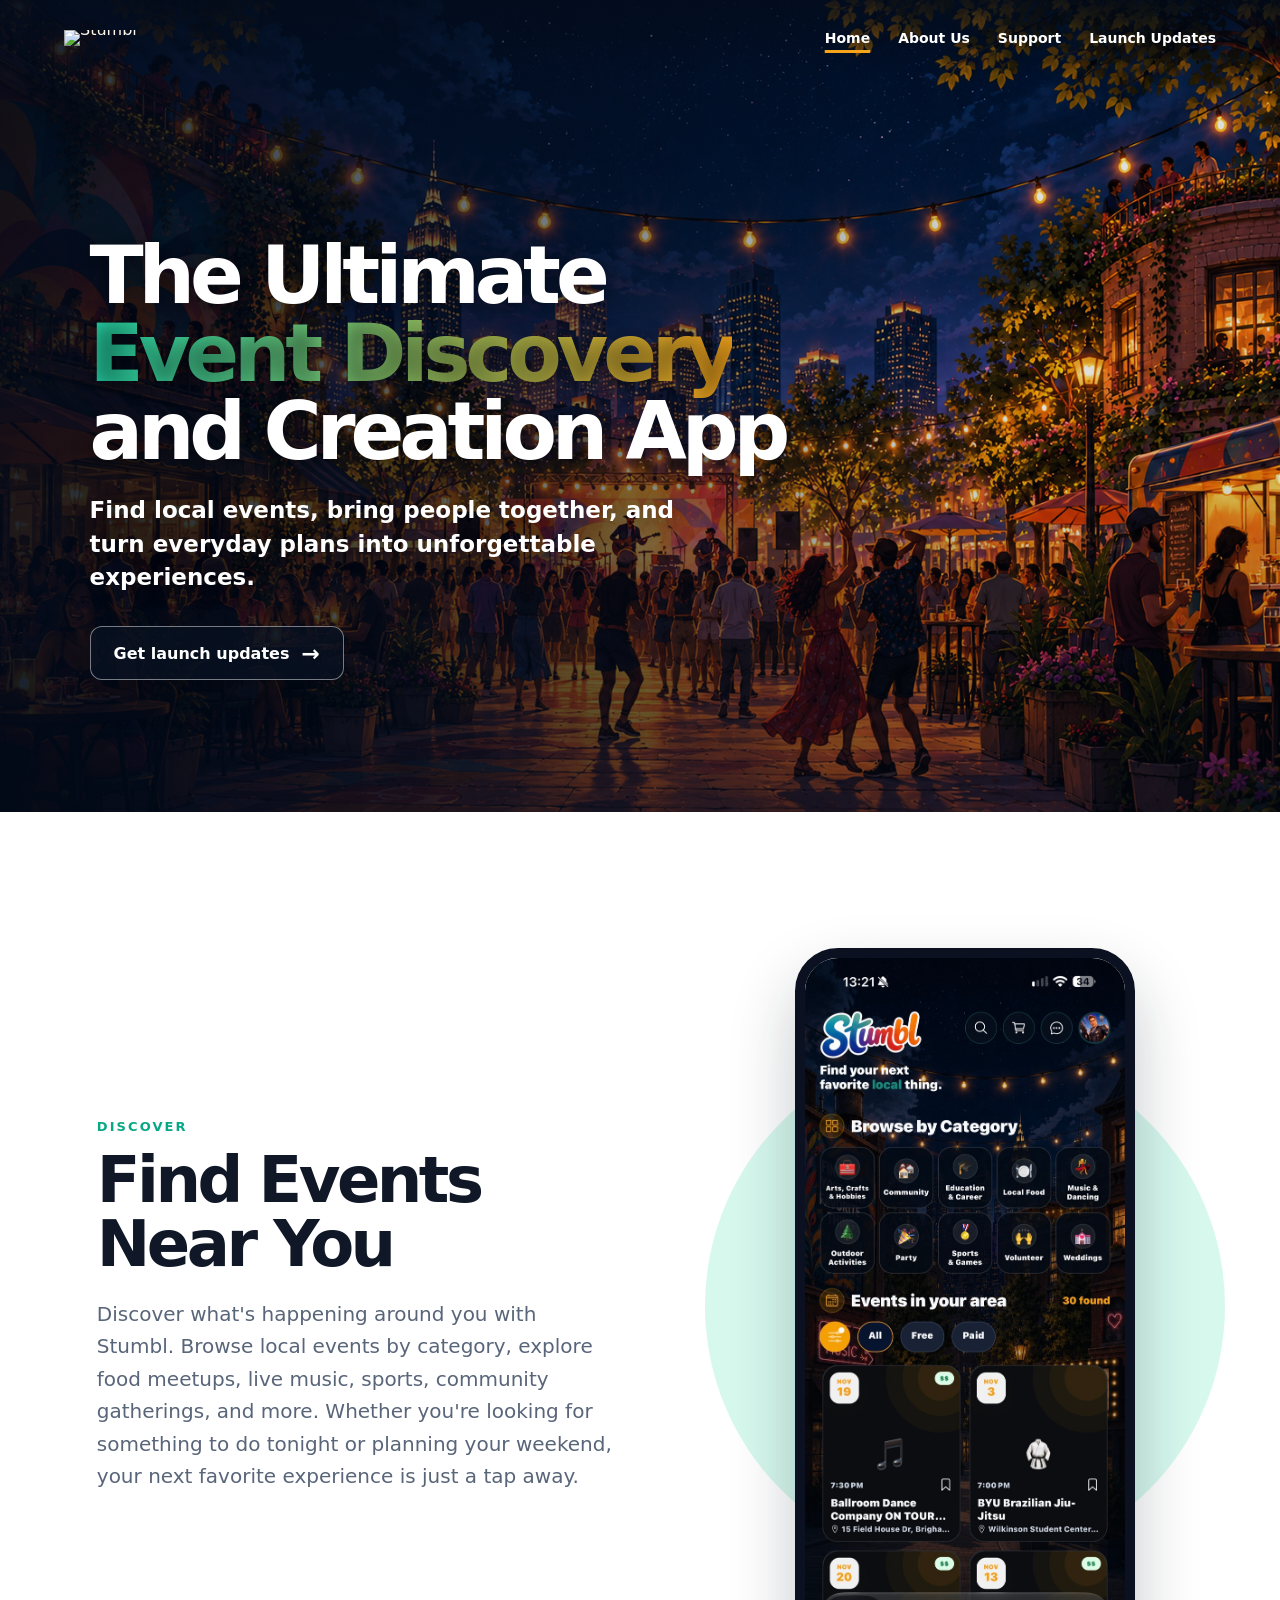
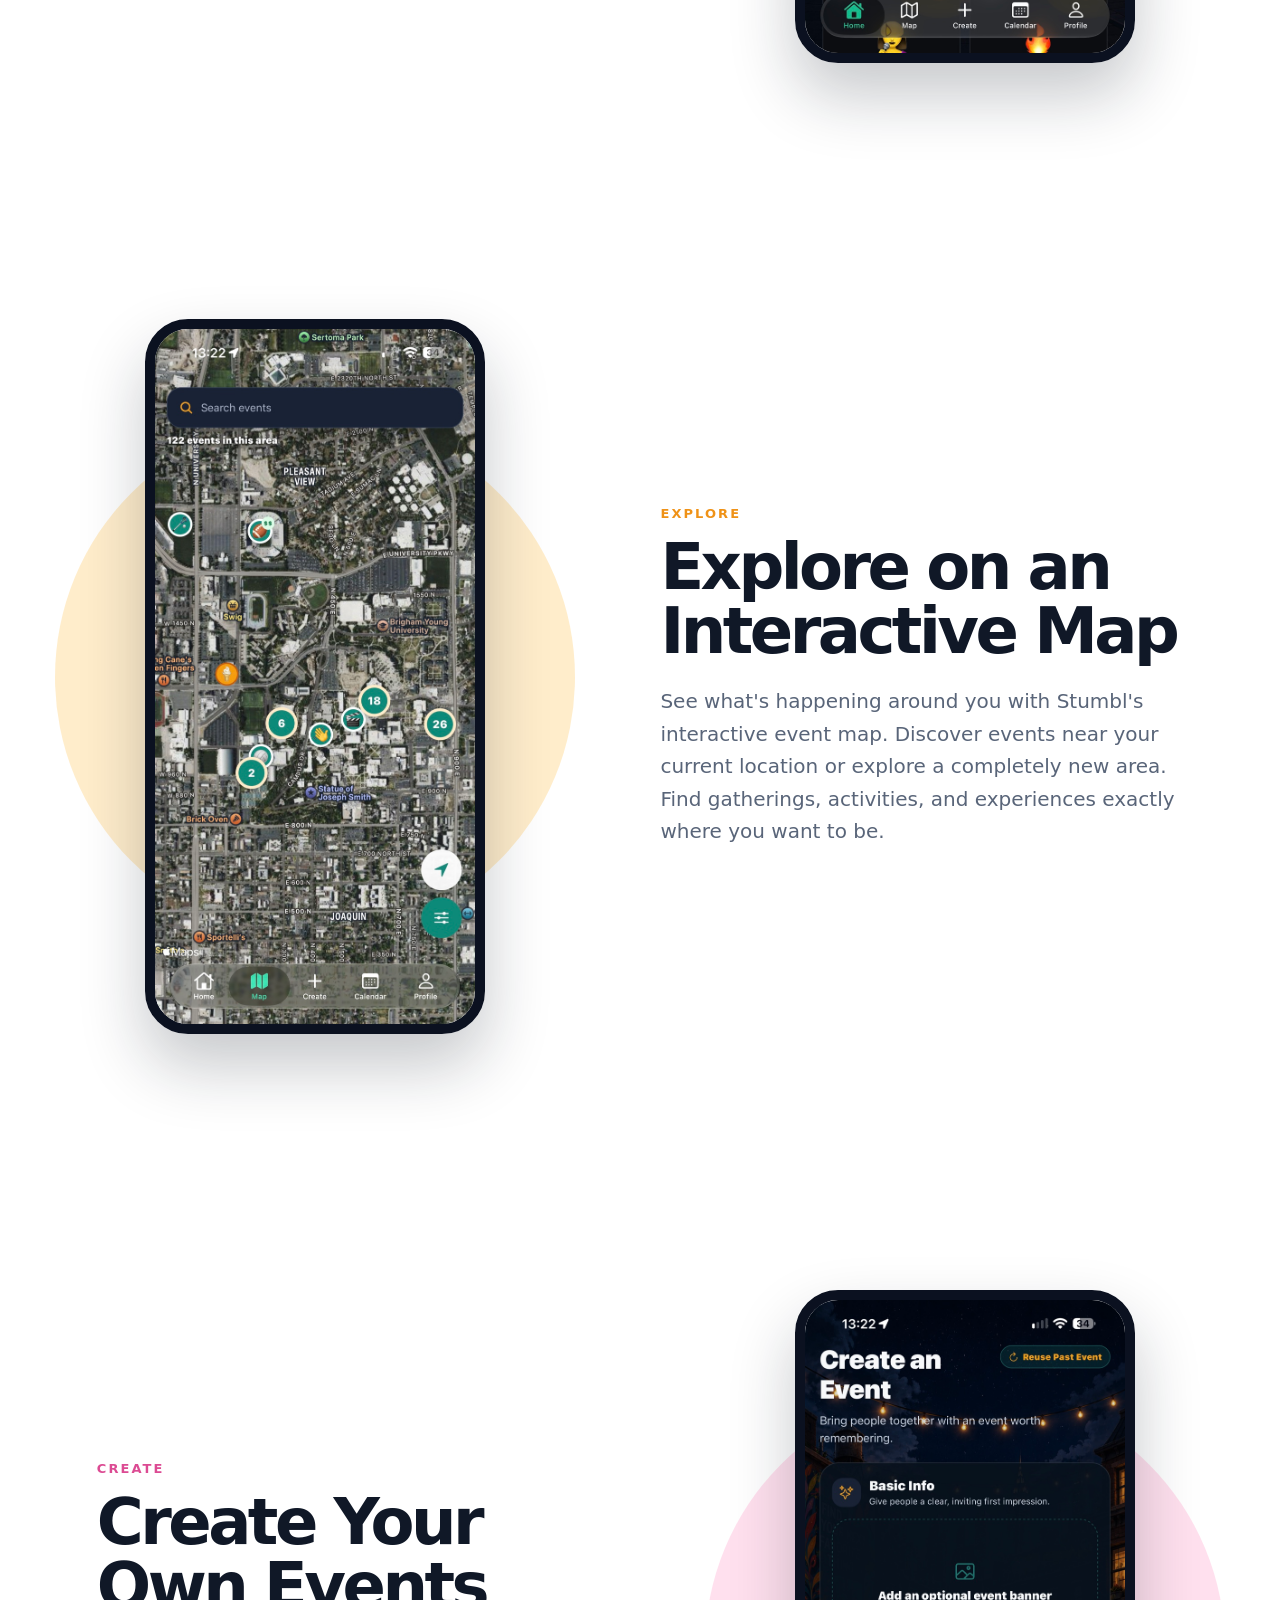
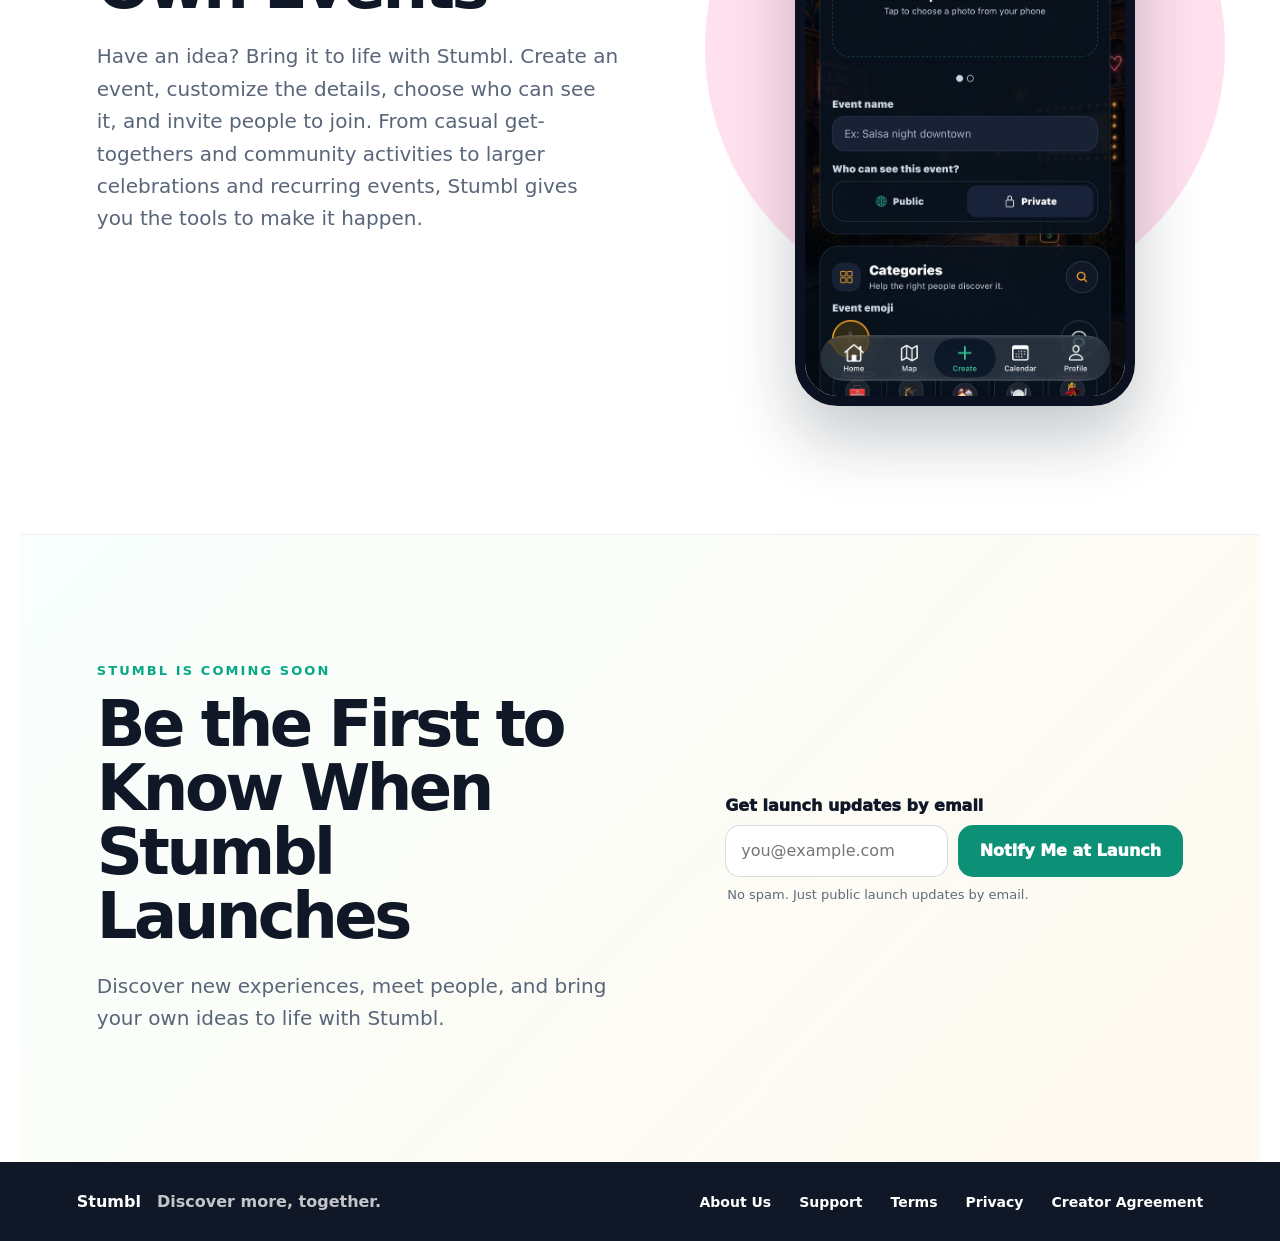
==== commit e0451257: "Restore expanded event sharing and validate Vercel packaging Recover public/private event pages, cal" ====
--- a/index.html
+++ b/index.html
@@ -89,7 +89,7 @@
 
   <footer class="landing-footer">
     <div class="footer-copy"><span>Stumbl</span><span>Discover more, together.</span></div>
-    <nav aria-label="Footer links"><a href="about.html">About Us</a><a href="support/">Support</a></nav>
+    <nav aria-label="Footer links"><a href="about.html">About Us</a><a href="support/">Support</a><a href="/terms">Terms</a><a href="/privacy">Privacy</a><a href="/creator-agreement">Creator Agreement</a></nav>
   </footer>
   <script src="script.js"></script>
 </body>
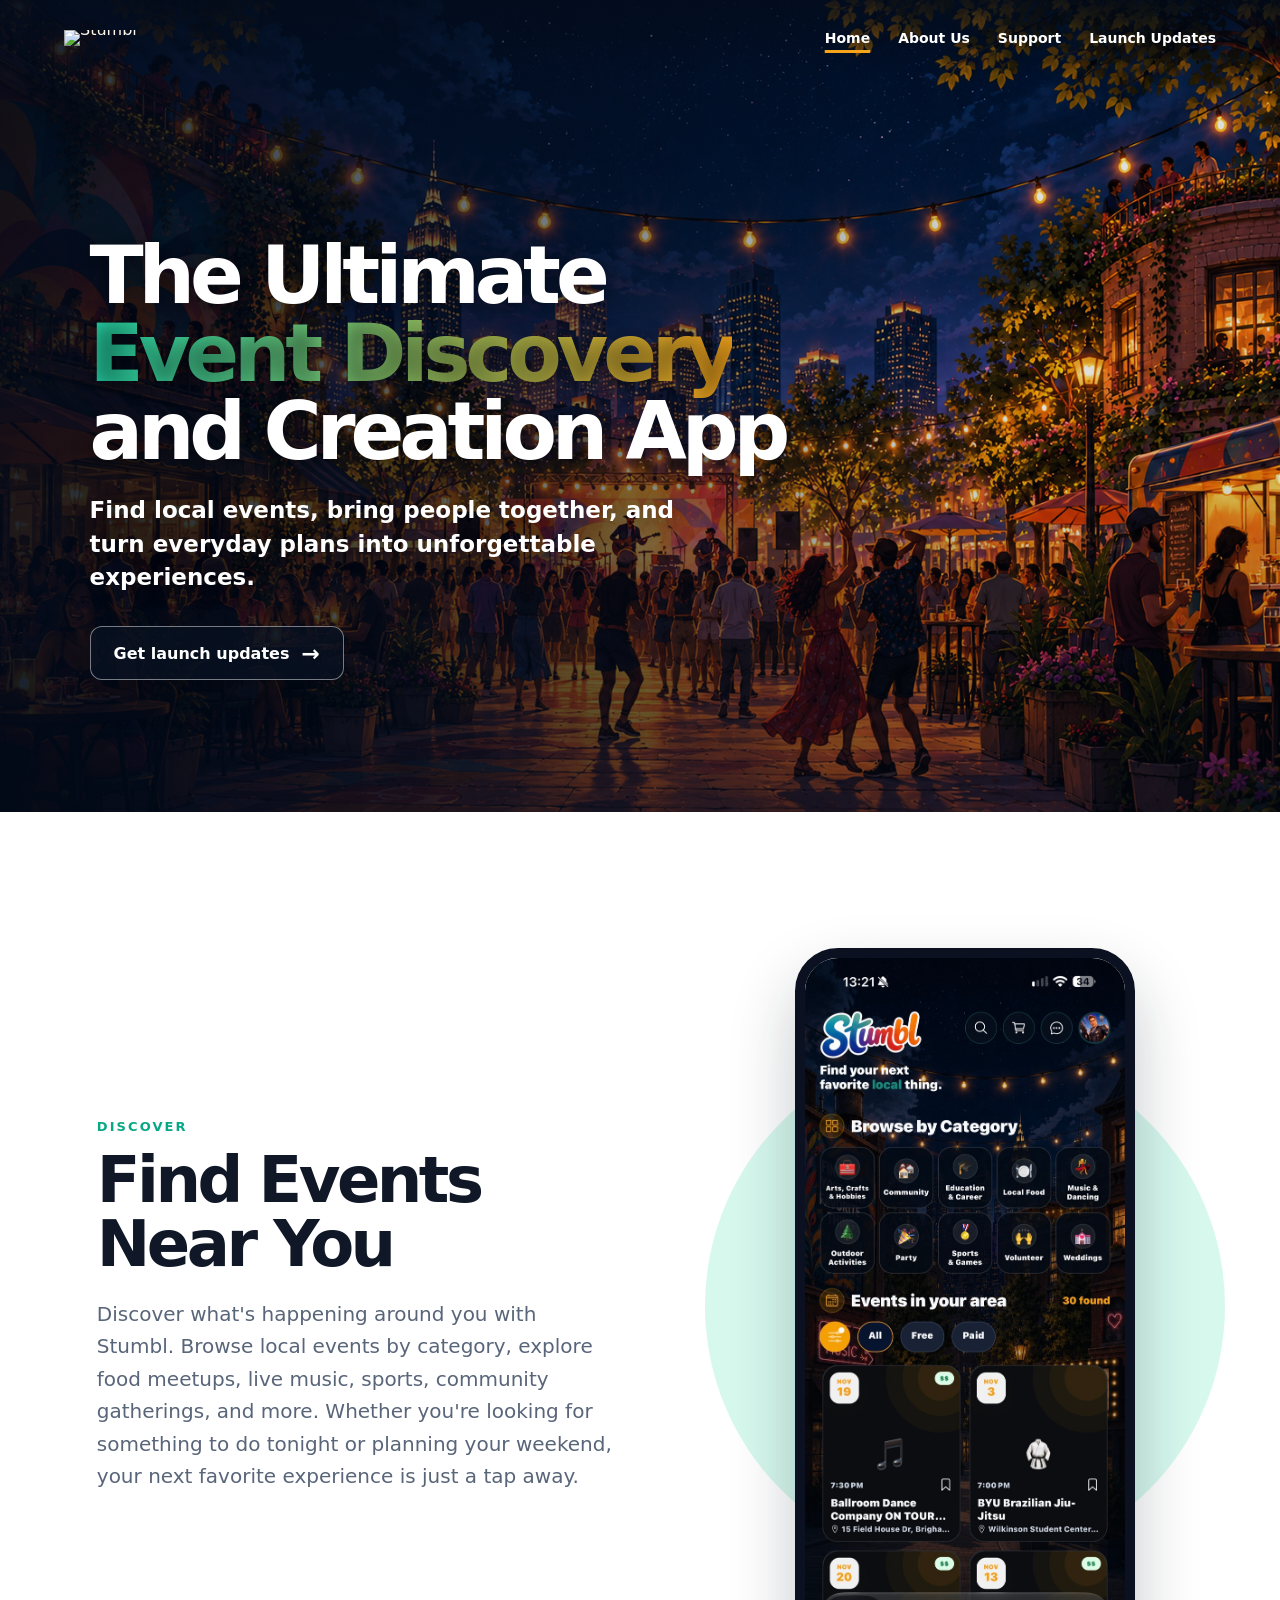
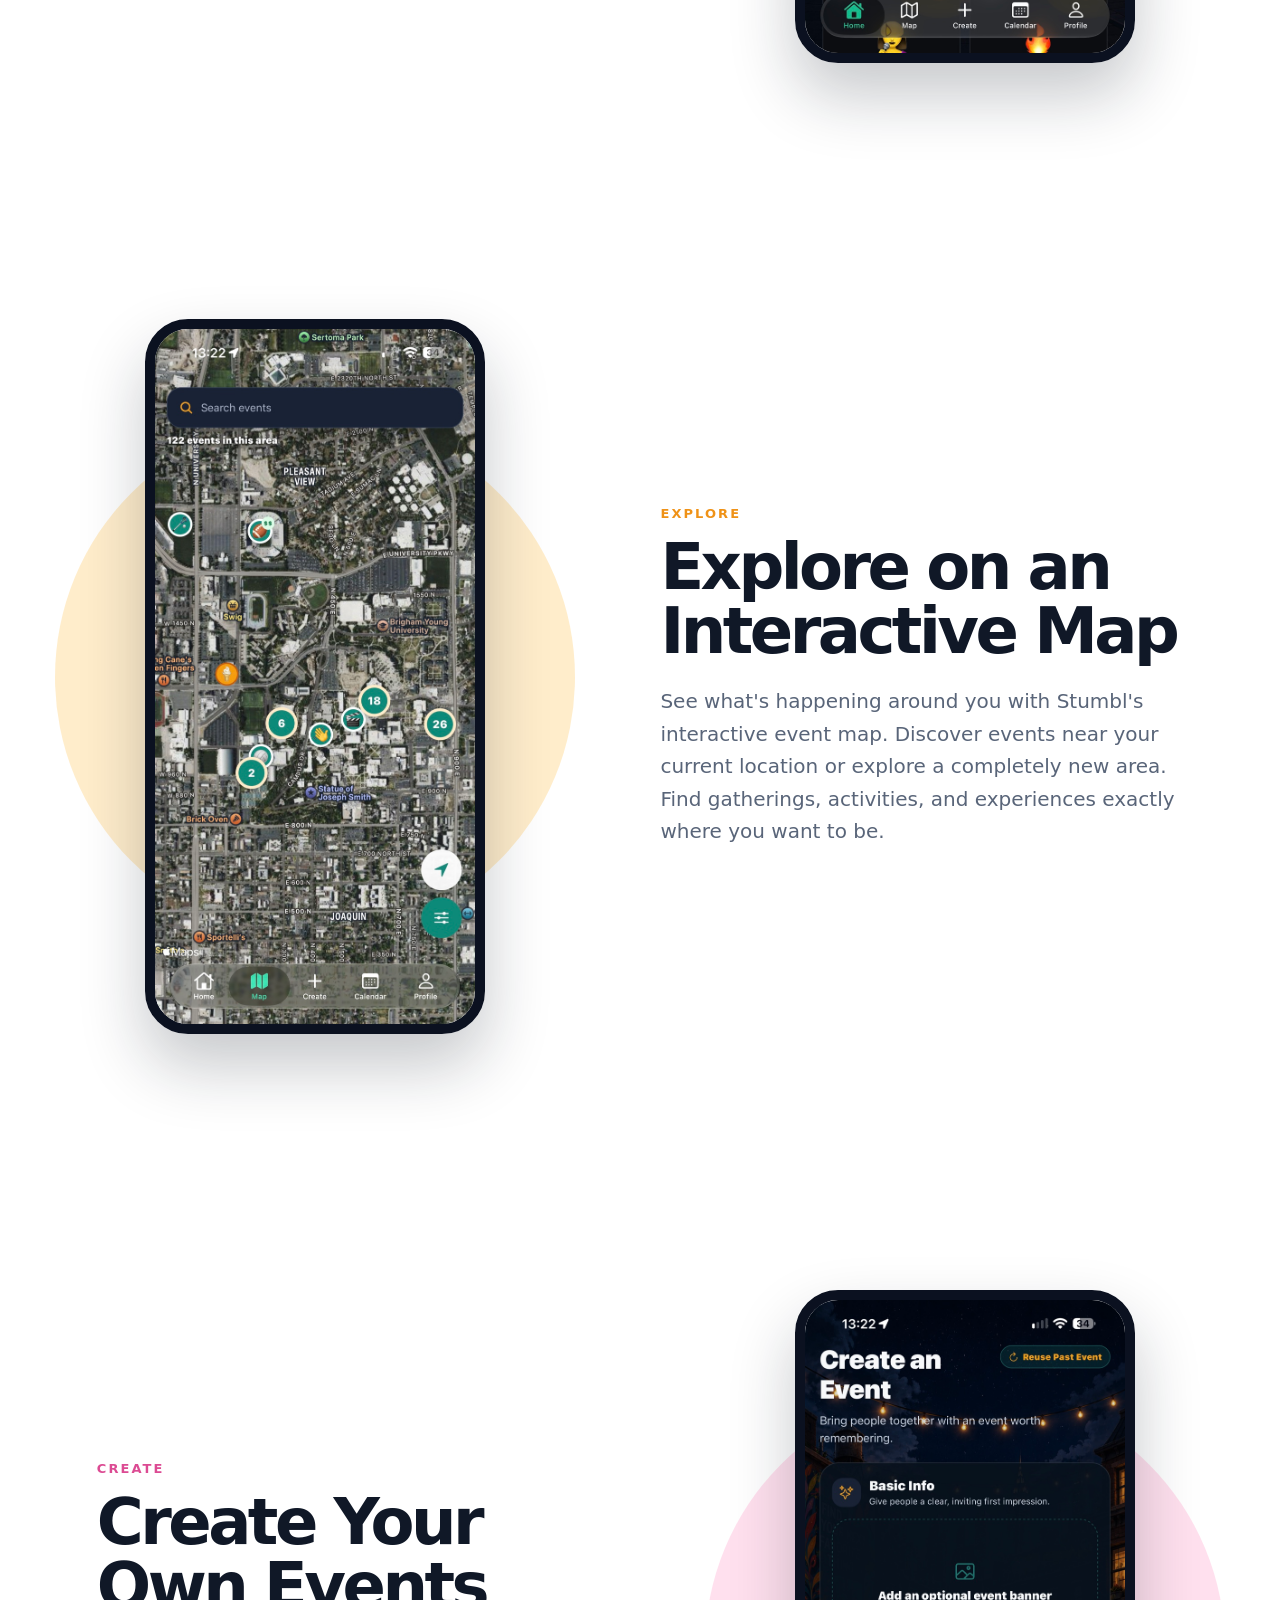
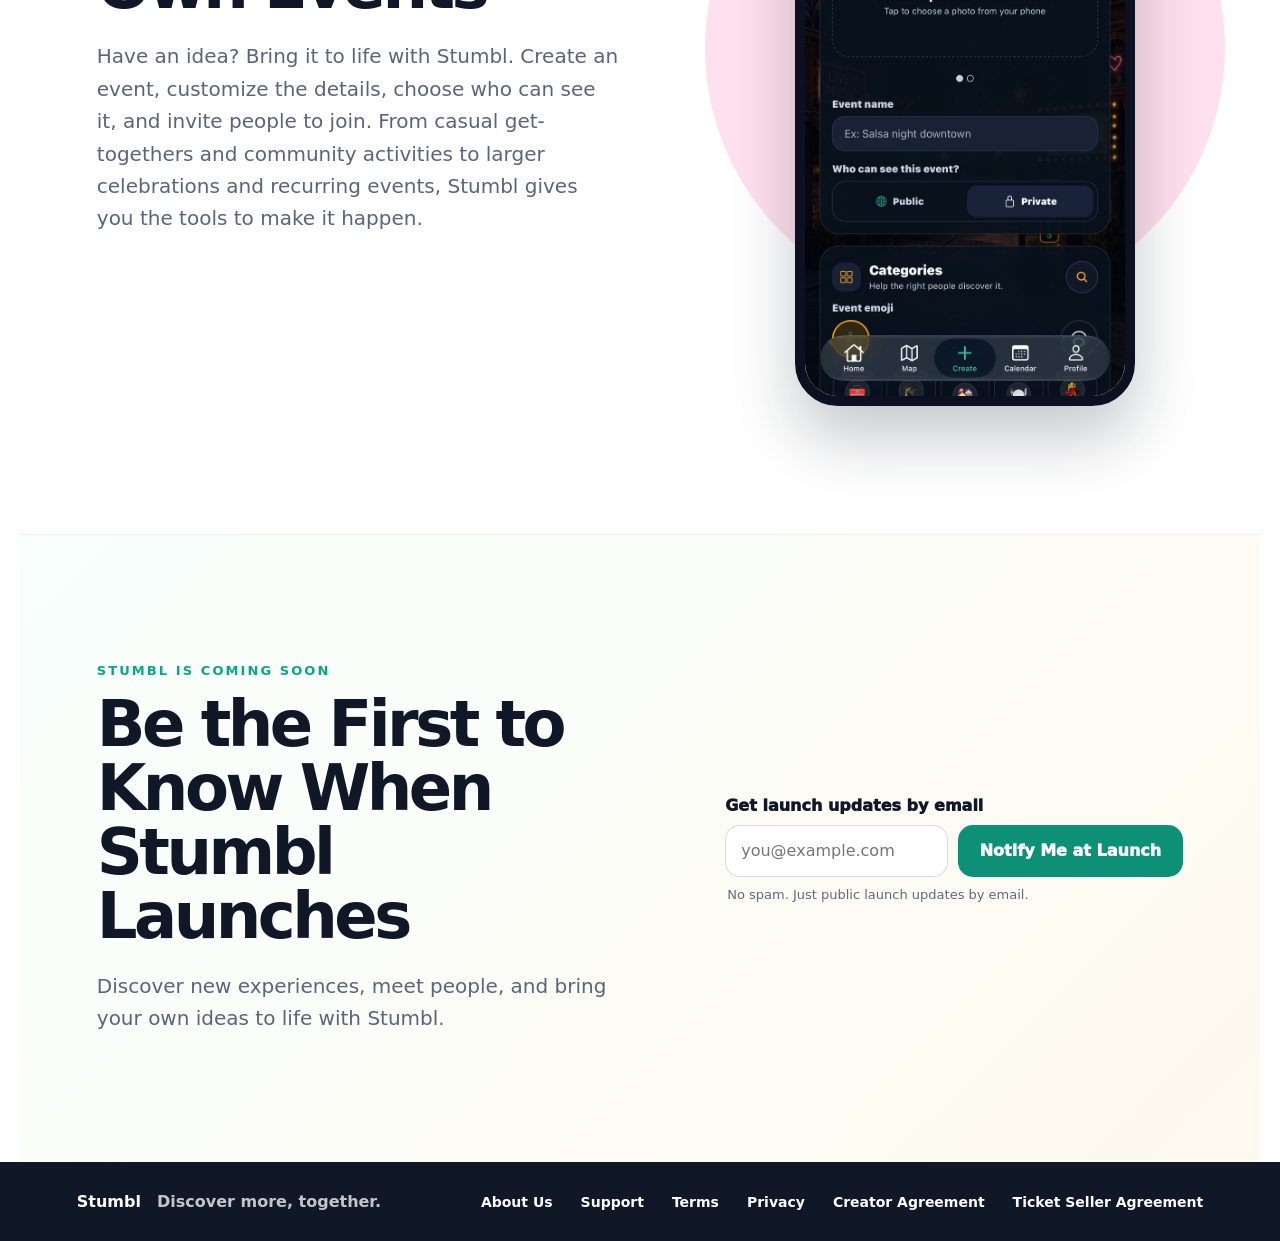
==== commit 539acf14: "Publish Ticket Seller Agreement 2026-11-20-v1" ====
--- a/index.html
+++ b/index.html
@@ -89,7 +89,7 @@
 
   <footer class="landing-footer">
     <div class="footer-copy"><span>Stumbl</span><span>Discover more, together.</span></div>
-    <nav aria-label="Footer links"><a href="about.html">About Us</a><a href="support/">Support</a><a href="/terms">Terms</a><a href="/privacy">Privacy</a><a href="/creator-agreement">Creator Agreement</a></nav>
+    <nav aria-label="Footer links"><a href="about.html">About Us</a><a href="support/">Support</a><a href="/terms">Terms</a><a href="/privacy">Privacy</a><a href="/creator-agreement">Creator Agreement</a><a href="/seller-agreement">Ticket Seller Agreement</a></nav>
   </footer>
   <script src="script.js"></script>
 </body>
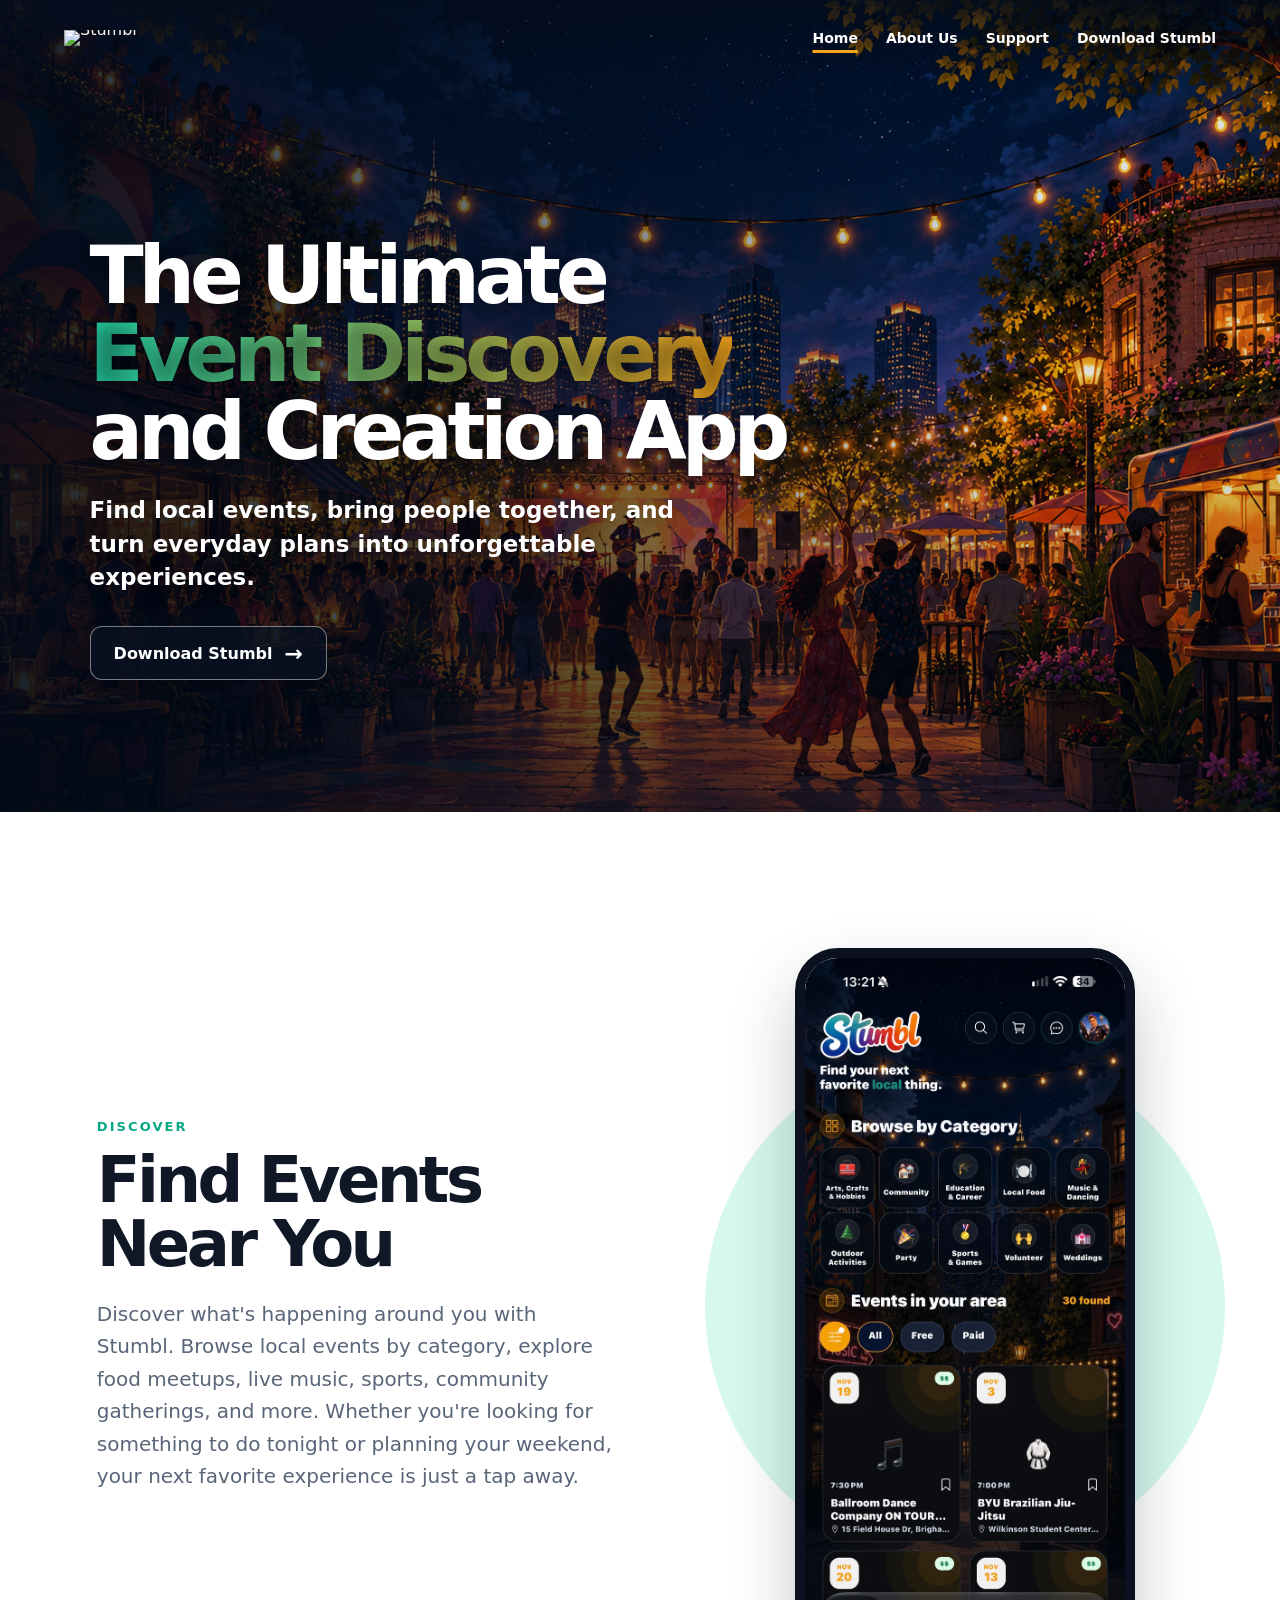
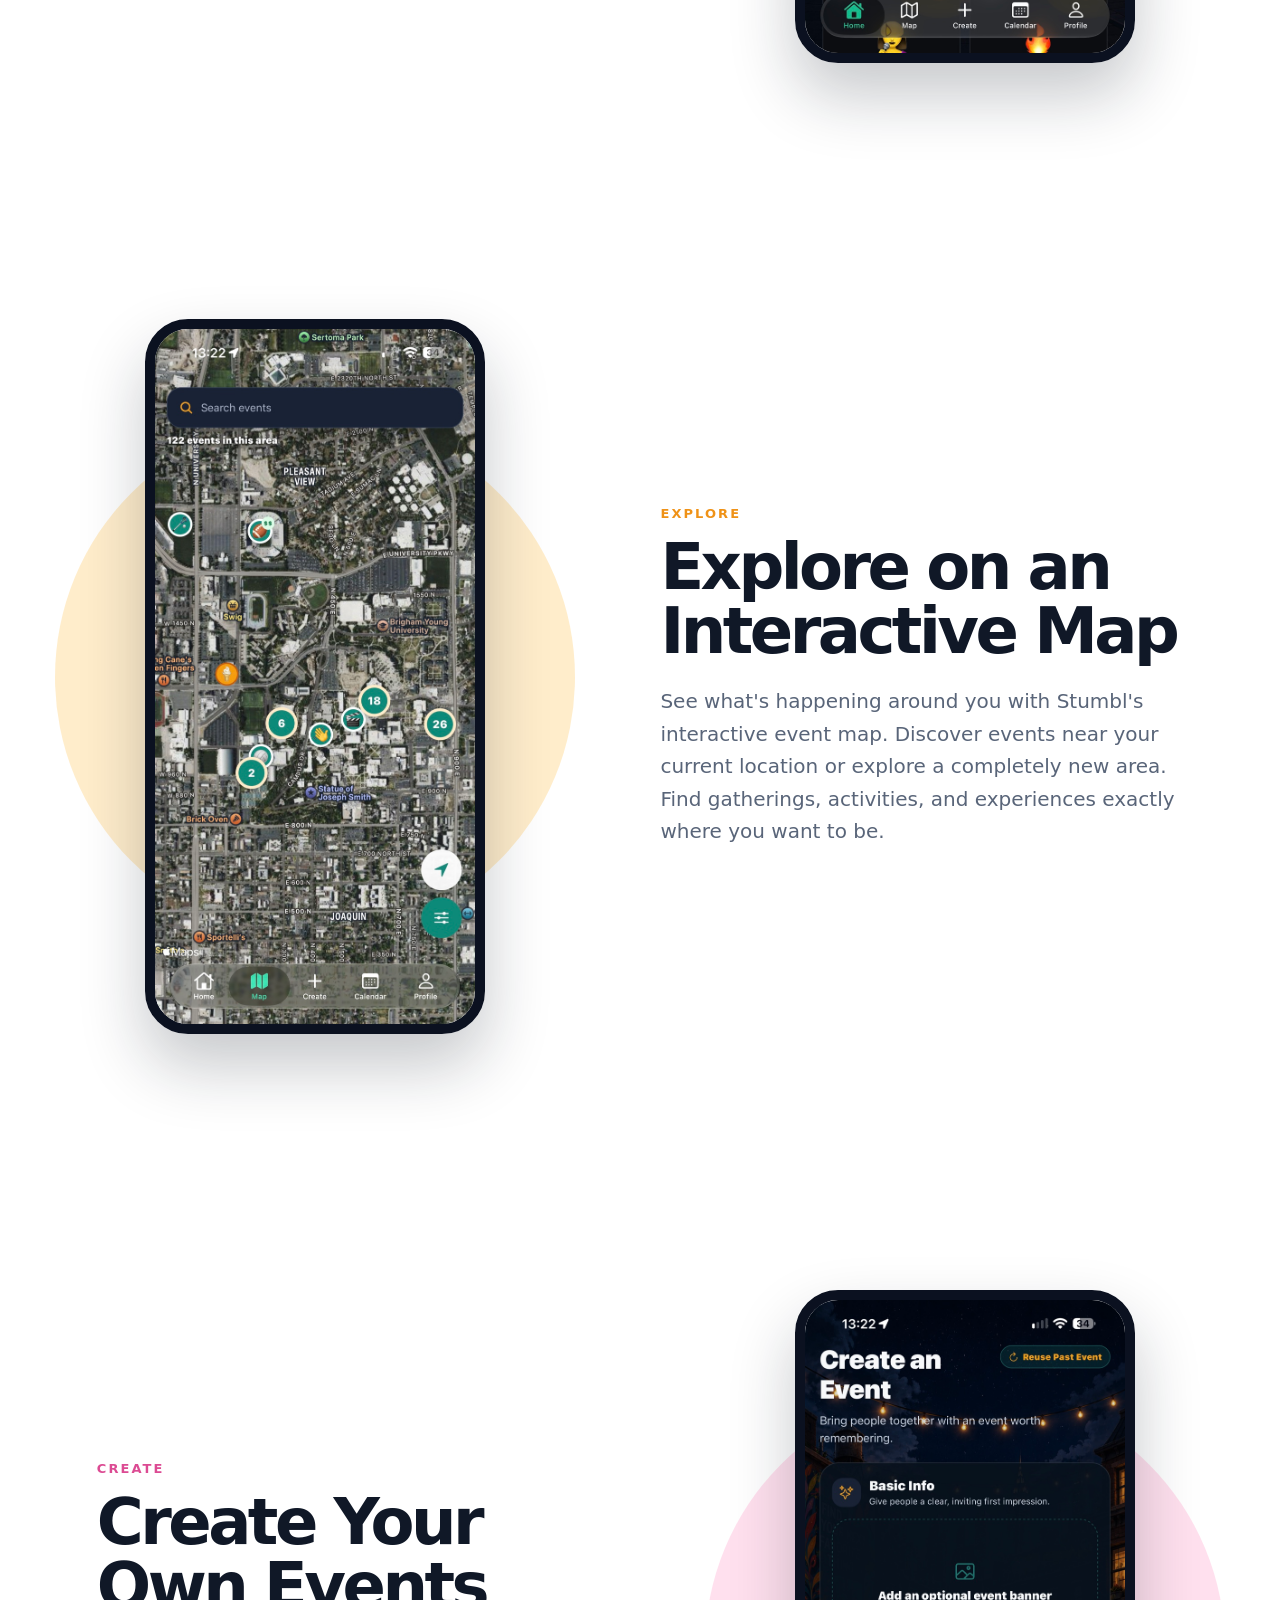
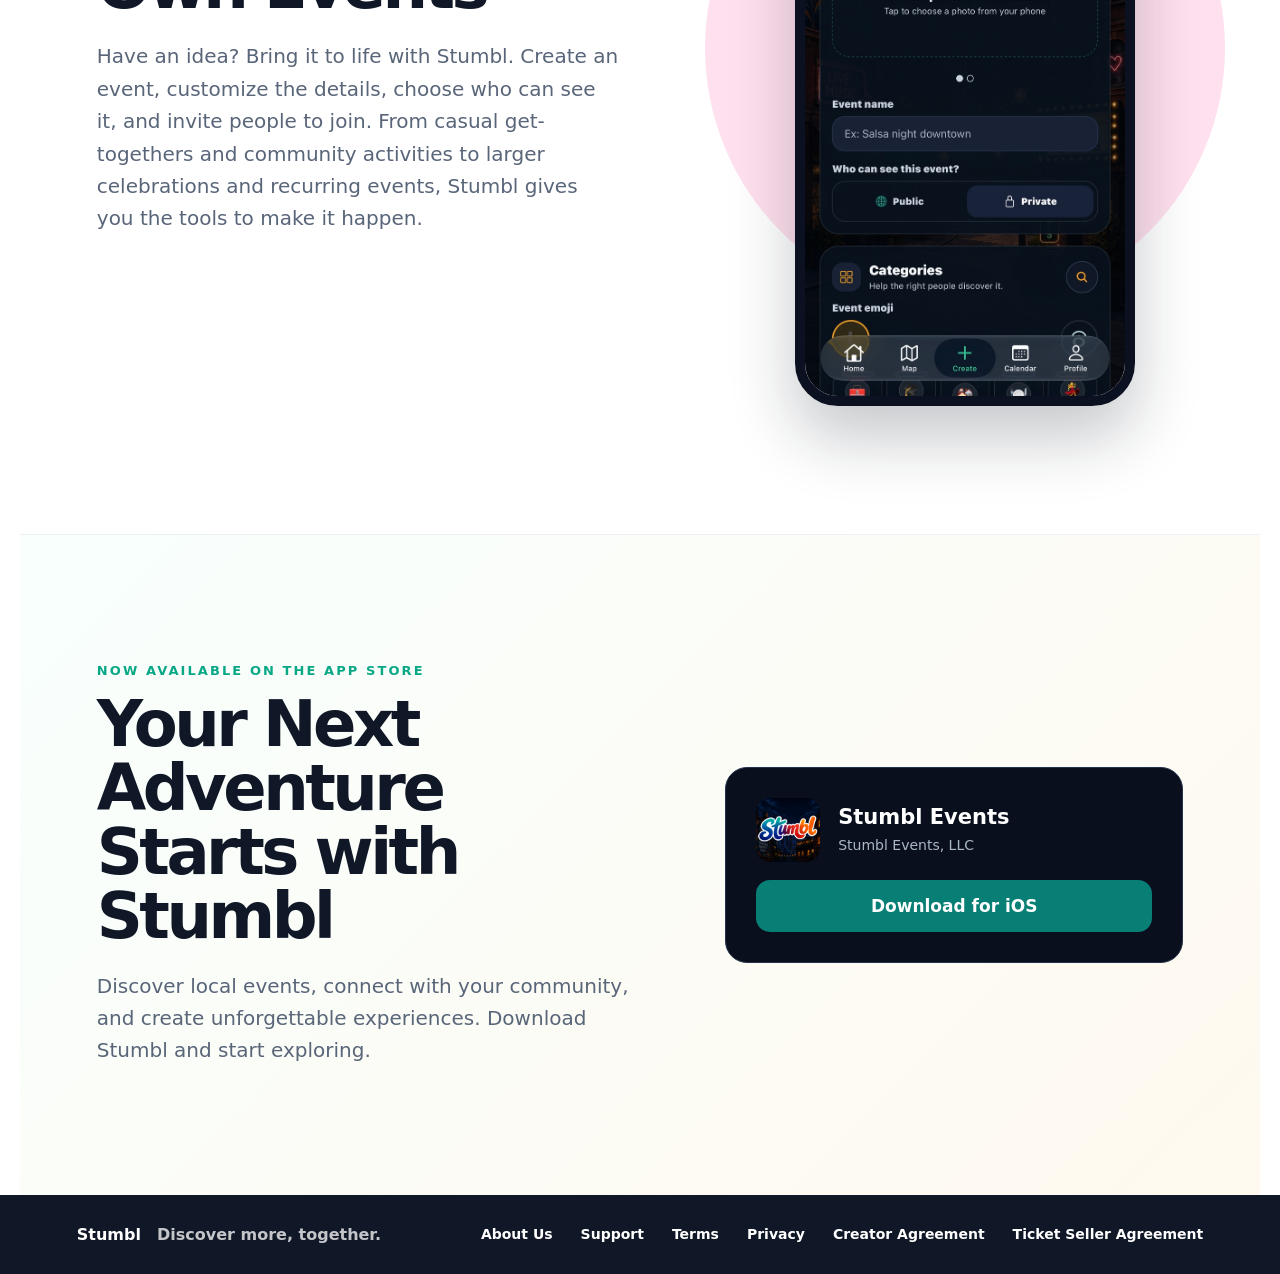
==== commit 3f61592f: "Replace homepage launch signup with iOS app download section" ====
--- a/index.html
+++ b/index.html
@@ -21,7 +21,7 @@
       <a href="index.html" data-nav-link="home" aria-current="page">Home</a>
       <a href="about.html">About Us</a>
       <a href="support/">Support</a>
-      <a href="#notify" data-nav-link="launch">Launch Updates</a>
+      <a href="#notify" data-nav-link="launch">Download Stumbl</a>
     </nav>
   </header>
 
@@ -30,7 +30,7 @@
       <div class="hero-content">
         <h1 id="hero-title">The Ultimate<br><span>Event Discovery</span><br>and Creation App</h1>
         <p>Find local events, bring people together, and turn everyday plans into unforgettable experiences.</p>
-        <a class="beta-button" href="#notify">Get launch updates <span aria-hidden="true">→</span></a>
+        <a class="beta-button" href="#notify">Download Stumbl <span aria-hidden="true">→</span></a>
       </div>
     </section>
 
@@ -72,18 +72,18 @@
 
     <section class="download-section" id="notify" aria-labelledby="download-title">
       <div>
-        <p class="feature-kicker">Stumbl is coming soon</p>
-        <h2 id="download-title">Be the First to Know When Stumbl Launches</h2>
-        <p>Discover new experiences, meet people, and bring your own ideas to life with Stumbl.</p>
+        <p class="feature-kicker">Now available on the App Store</p>
+        <h2 id="download-title">Your Next Adventure Starts with Stumbl</h2>
+        <p>Discover local events, connect with your community, and create unforgettable experiences. Download Stumbl and start exploring.</p>
       </div>
-      <form class="signup-form landing-signup" id="footerSignup">
-        <label for="footerEmail">Get launch updates by email</label>
-        <div class="email-row">
-          <input id="footerEmail" type="email" placeholder="you@example.com" autocomplete="email" required />
-          <button type="submit">Notify Me at Launch</button>
+      <div class="homepage-app-card" aria-label="Download Stumbl for iOS">
+        <img class="homepage-app-icon" src="/assets/apple-touch-icon.png?v=20261018" width="64" height="64" alt="" loading="lazy" />
+        <div class="homepage-app-details">
+          <strong class="homepage-app-name">Stumbl Events</strong>
+          <span class="homepage-app-publisher">Stumbl Events, LLC</span>
         </div>
-        <p class="form-note" id="footerNote" aria-live="polite">No spam. Just public launch updates by email.</p>
-      </form>
+        <a class="homepage-download-link" href="https://apps.apple.com/us/app/stumbl-events/id6792025434" rel="noopener noreferrer">Download for iOS</a>
+      </div>
     </section>
   </main>
 
--- a/styles.css
+++ b/styles.css
@@ -1334,3 +1334,38 @@
 
   .inner-header nav a { text-underline-offset: 5px; }
 }
+
+/* Homepage App Store card; shared visual treatment with event previews. */
+.homepage-app-card {
+  display: grid;
+  grid-template-columns: 64px minmax(0, 1fr);
+  align-items: center;
+  gap: 18px;
+  min-width: 0;
+  padding: clamp(20px, 4vw, 30px);
+  border: 1px solid #24334d;
+  border-radius: 22px;
+  background: #0a0f1d;
+  color: #fff;
+}
+.homepage-app-icon { display: block; width: 64px; height: 64px; border-radius: 14px; object-fit: cover; }
+.homepage-app-details { min-width: 0; }
+.homepage-app-name { display: block; font-size: 21px; font-weight: 800; line-height: 1.3; }
+.homepage-app-publisher { display: block; margin-top: 5px; color: #aab7c7; font-size: 14px; line-height: 1.4; overflow-wrap: anywhere; }
+.homepage-download-link {
+  grid-column: 1 / -1;
+  display: flex;
+  align-items: center;
+  justify-content: center;
+  min-height: 52px;
+  padding: 14px 20px;
+  border-radius: 14px;
+  background: #087f75;
+  color: #fff;
+  font-size: 17px;
+  font-weight: 800;
+  text-align: center;
+  text-decoration: none;
+}
+.homepage-download-link:hover { background: #096b64; }
+.homepage-download-link:focus-visible { outline: 3px solid #8ee8dc; outline-offset: 4px; }
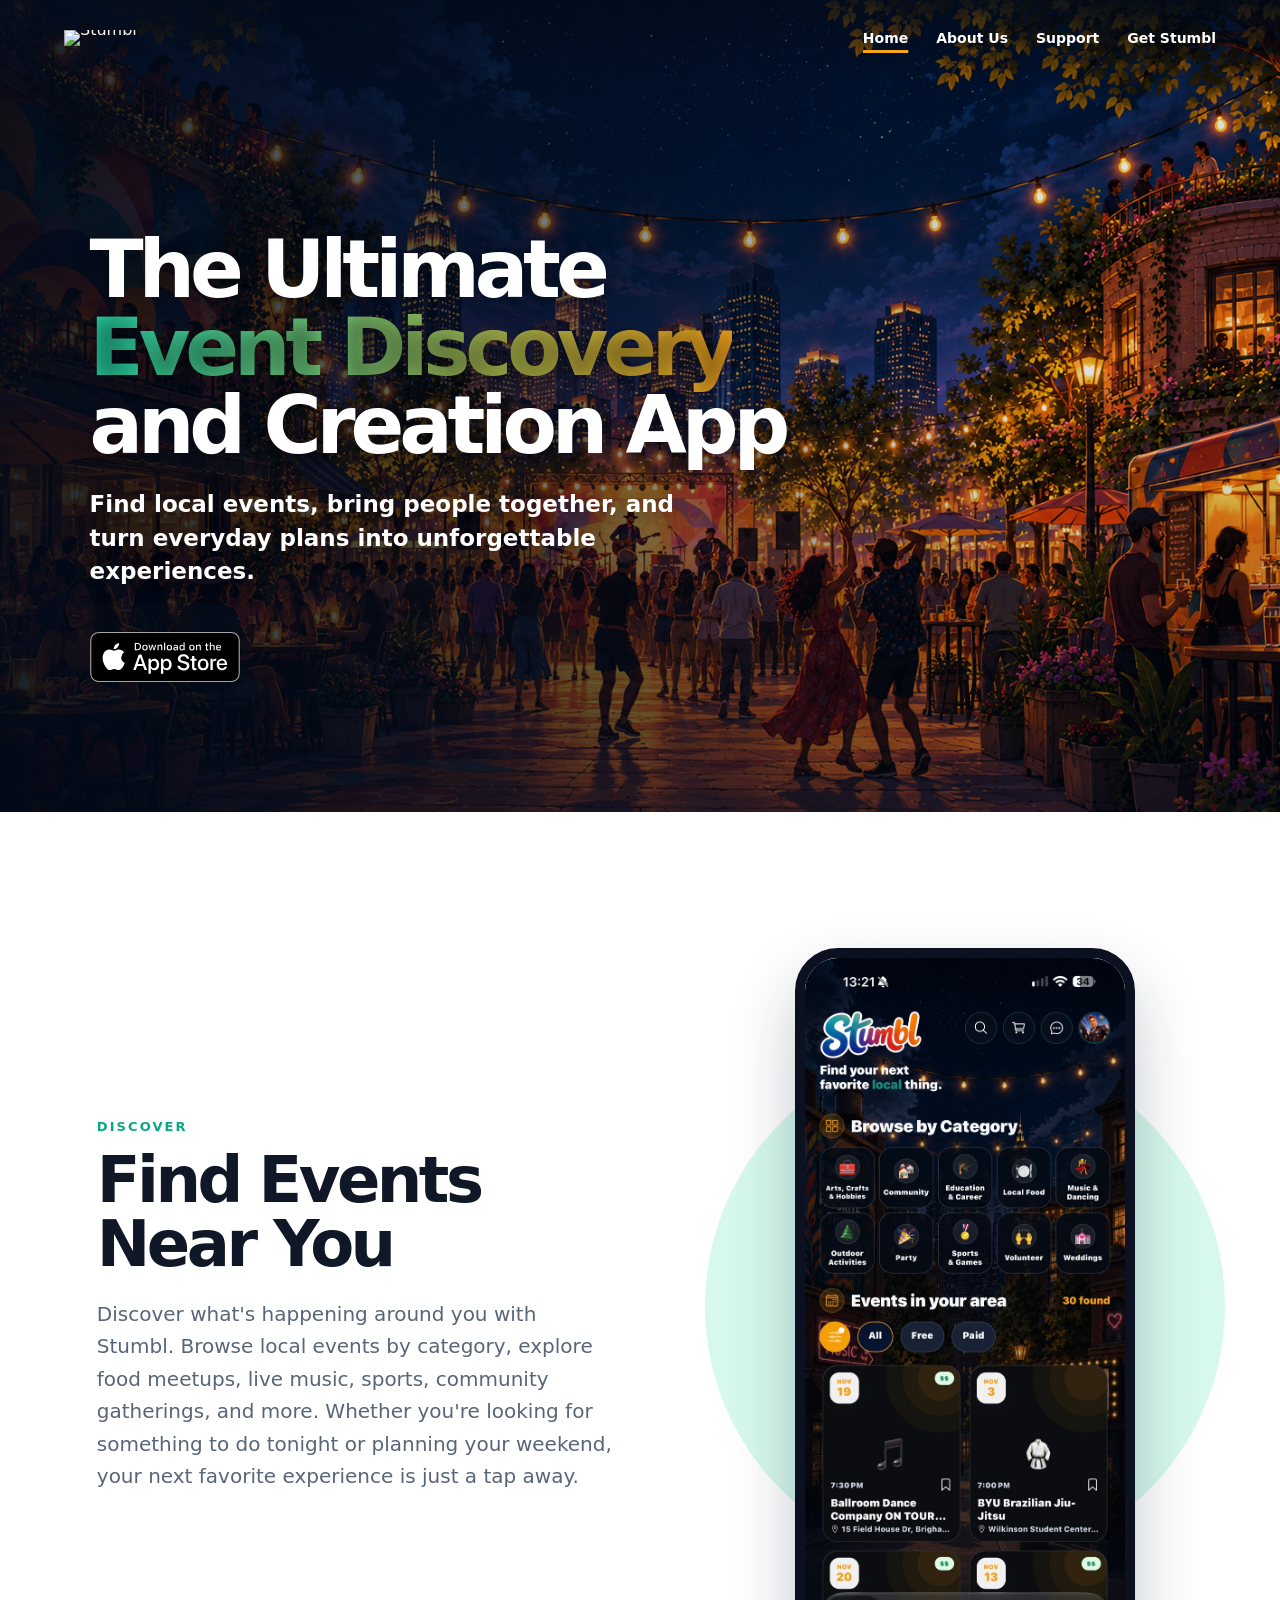
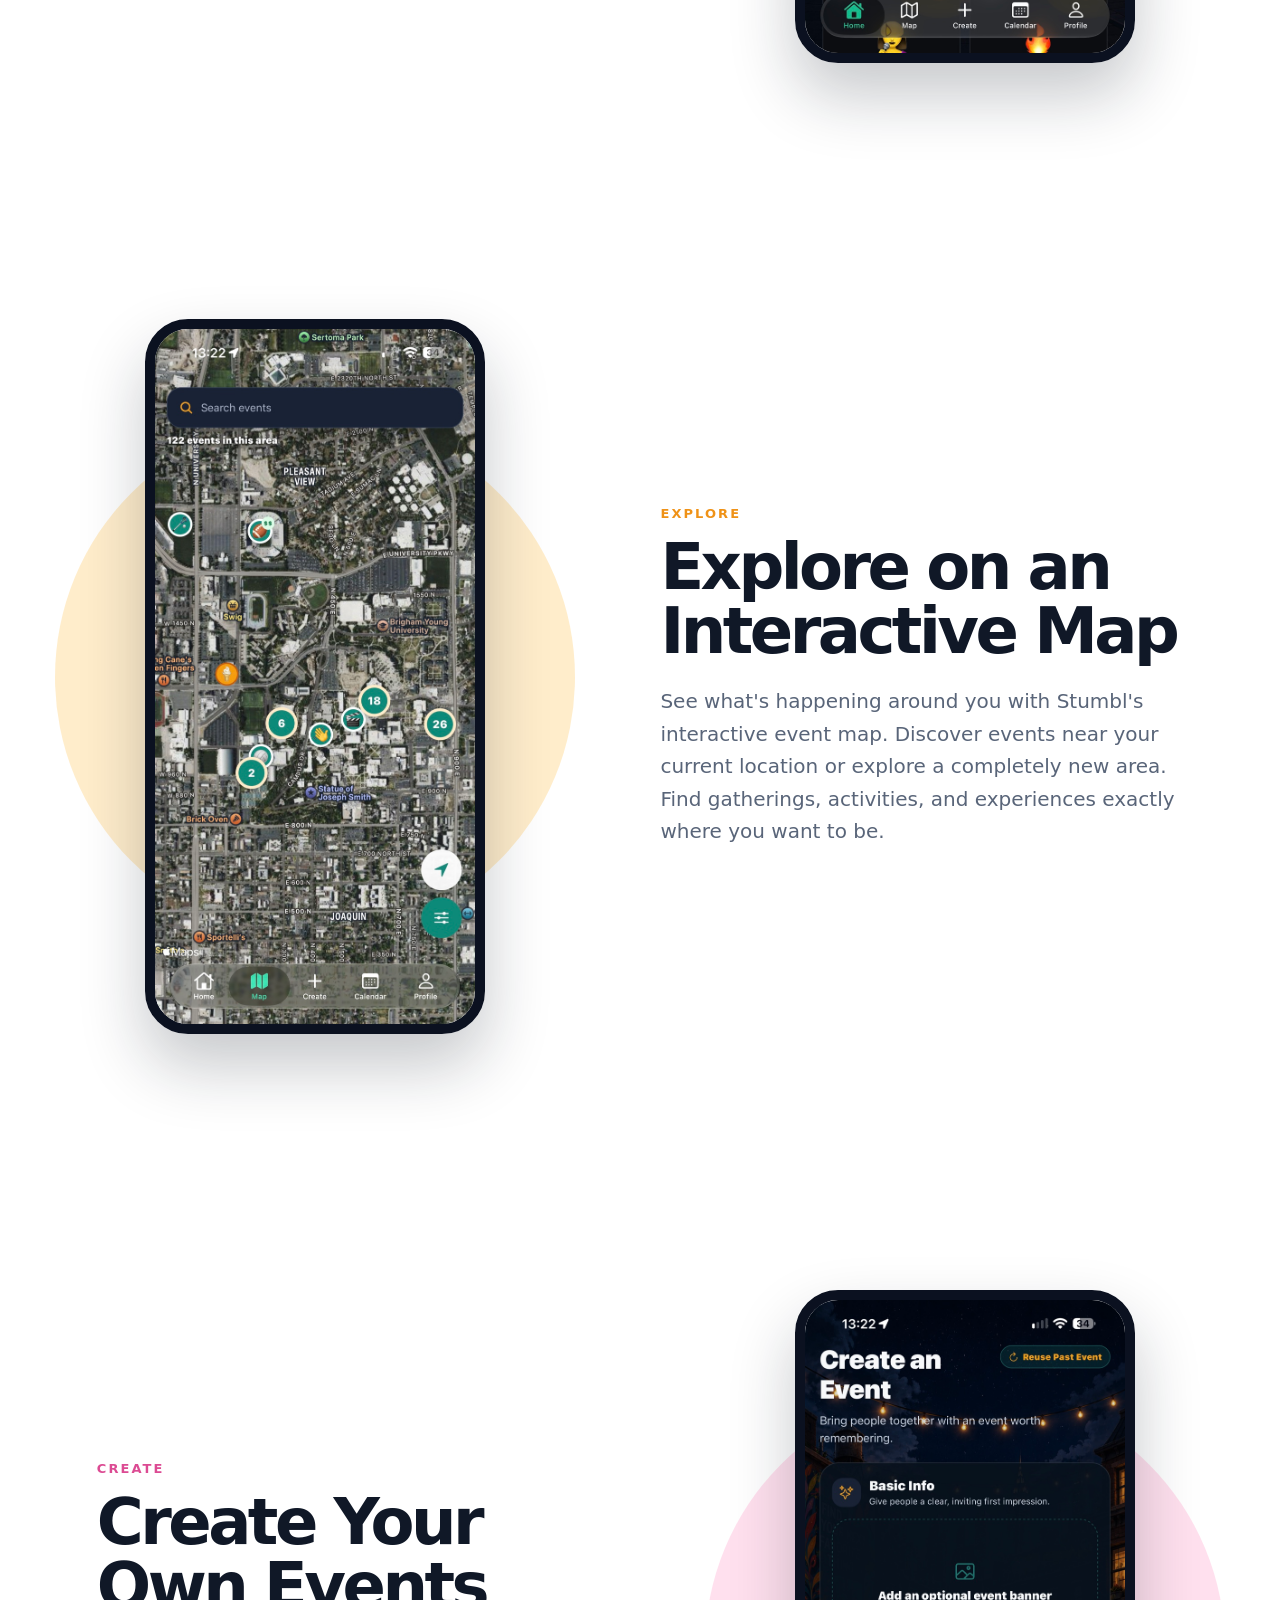
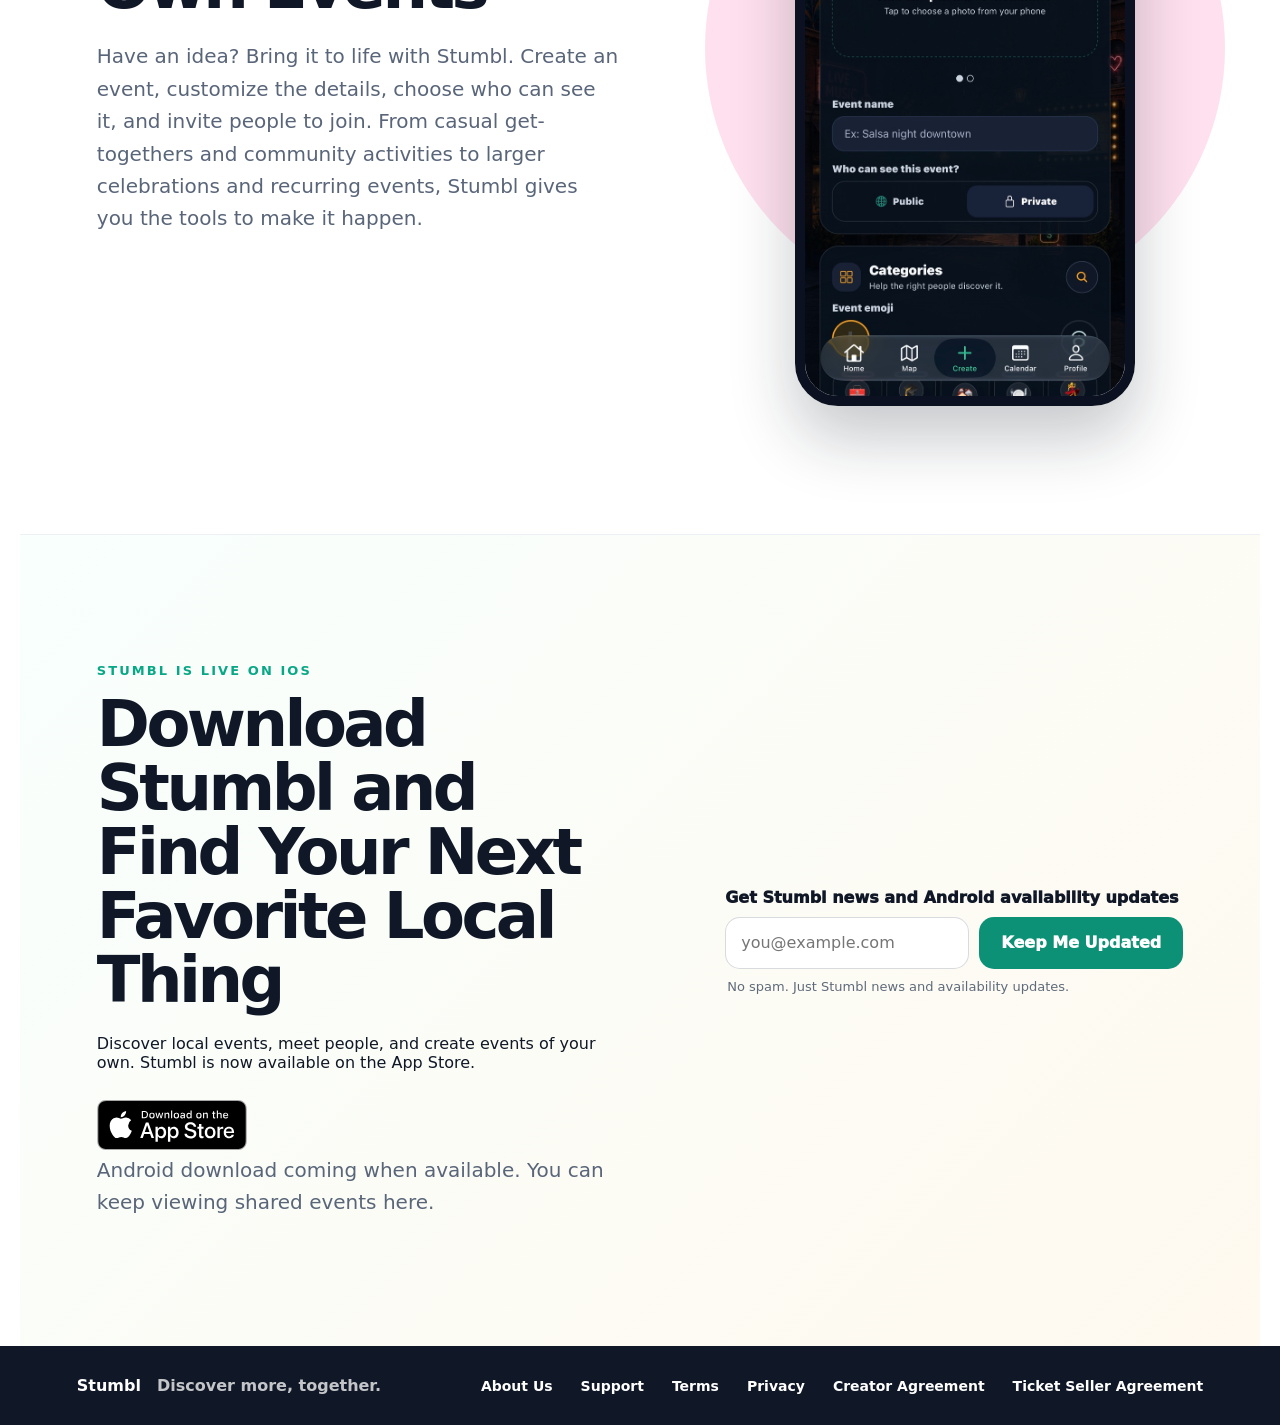
==== commit 001bf66a: "Stumbl website updates - November 23, 2026" ====
--- a/index.html
+++ b/index.html
@@ -21,7 +21,7 @@
       <a href="index.html" data-nav-link="home" aria-current="page">Home</a>
       <a href="about.html">About Us</a>
       <a href="support/">Support</a>
-      <a href="#notify" data-nav-link="launch">Download Stumbl</a>
+      <a href="#notify" data-nav-link="launch">Get Stumbl</a>
     </nav>
   </header>
 
@@ -30,7 +30,7 @@
       <div class="hero-content">
         <h1 id="hero-title">The Ultimate<br><span>Event Discovery</span><br>and Creation App</h1>
         <p>Find local events, bring people together, and turn everyday plans into unforgettable experiences.</p>
-        <a class="beta-button" href="#notify">Download Stumbl <span aria-hidden="true">→</span></a>
+        <a class="app-store-badge" href="https://apps.apple.com/us/app/stumbl-events/id6792025434" aria-label="Download Stumbl on the App Store"><img src="/assets/app-store-badge.svg" alt="Download on the App Store" width="150" height="50" /></a>
       </div>
     </section>
 
@@ -72,18 +72,21 @@
 
     <section class="download-section" id="notify" aria-labelledby="download-title">
       <div>
-        <p class="feature-kicker">Now available on the App Store</p>
-        <h2 id="download-title">Your Next Adventure Starts with Stumbl</h2>
-        <p>Discover local events, connect with your community, and create unforgettable experiences. Download Stumbl and start exploring.</p>
+        <p class="feature-kicker">Stumbl is live on iOS</p>
+        <h2 id="download-title">Download Stumbl and Find Your Next Favorite Local Thing</h2>
+        <p>Discover local events, meet people, and create events of your own. Stumbl is now available on the App Store.</p>
+        <a class="app-store-badge" href="https://apps.apple.com/us/app/stumbl-events/id6792025434" aria-label="Download Stumbl on the App Store"><img src="/assets/app-store-badge.svg" alt="Download on the App Store" width="150" height="50" /></a>
+        <p class="form-note">Android download coming when available. You can keep viewing shared events here.</p>
+        <!-- Google Play badge is prepared in assets/google-play-badge.png. Enable only after the production listing is verified. -->
       </div>
-      <div class="homepage-app-card" aria-label="Download Stumbl for iOS">
-        <img class="homepage-app-icon" src="/assets/apple-touch-icon.png?v=20261018" width="64" height="64" alt="" loading="lazy" />
-        <div class="homepage-app-details">
-          <strong class="homepage-app-name">Stumbl Events</strong>
-          <span class="homepage-app-publisher">Stumbl Events, LLC</span>
+      <form class="signup-form landing-signup" id="footerSignup">
+        <label for="footerEmail">Get Stumbl news and Android availability updates</label>
+        <div class="email-row">
+          <input id="footerEmail" type="email" placeholder="you@example.com" autocomplete="email" required />
+          <button type="submit">Keep Me Updated</button>
         </div>
-        <a class="homepage-download-link" href="https://apps.apple.com/us/app/stumbl-events/id6792025434" rel="noopener noreferrer">Download for iOS</a>
-      </div>
+        <p class="form-note" id="footerNote" aria-live="polite">No spam. Just Stumbl news and availability updates.</p>
+      </form>
     </section>
   </main>
 
--- a/styles.css
+++ b/styles.css
@@ -1335,37 +1335,9 @@
   .inner-header nav a { text-underline-offset: 5px; }
 }
 
-/* Homepage App Store card; shared visual treatment with event previews. */
-.homepage-app-card {
-  display: grid;
-  grid-template-columns: 64px minmax(0, 1fr);
-  align-items: center;
-  gap: 18px;
-  min-width: 0;
-  padding: clamp(20px, 4vw, 30px);
-  border: 1px solid #24334d;
-  border-radius: 22px;
-  background: #0a0f1d;
-  color: #fff;
-}
-.homepage-app-icon { display: block; width: 64px; height: 64px; border-radius: 14px; object-fit: cover; }
-.homepage-app-details { min-width: 0; }
-.homepage-app-name { display: block; font-size: 21px; font-weight: 800; line-height: 1.3; }
-.homepage-app-publisher { display: block; margin-top: 5px; color: #aab7c7; font-size: 14px; line-height: 1.4; overflow-wrap: anywhere; }
-.homepage-download-link {
-  grid-column: 1 / -1;
-  display: flex;
-  align-items: center;
-  justify-content: center;
-  min-height: 52px;
-  padding: 14px 20px;
-  border-radius: 14px;
-  background: #087f75;
-  color: #fff;
-  font-size: 17px;
-  font-weight: 800;
-  text-align: center;
-  text-decoration: none;
-}
-.homepage-download-link:hover { background: #096b64; }
-.homepage-download-link:focus-visible { outline: 3px solid #8ee8dc; outline-offset: 4px; }
+/* Production launch downloads retain the existing landing-page palette. */
+.app-store-badge{display:inline-flex;margin-top:12px;max-width:100%;border-radius:10px}
+.app-store-badge img{display:block;width:150px;height:50px;max-width:100%}
+.app-store-badge:focus-visible{outline:3px solid #20b8a5;outline-offset:5px}
+.download-section>div,.landing-signup{min-width:0}
+@media(max-width:620px){.download-section{grid-template-columns:1fr}.hero-content .app-store-badge{margin-top:20px}}
